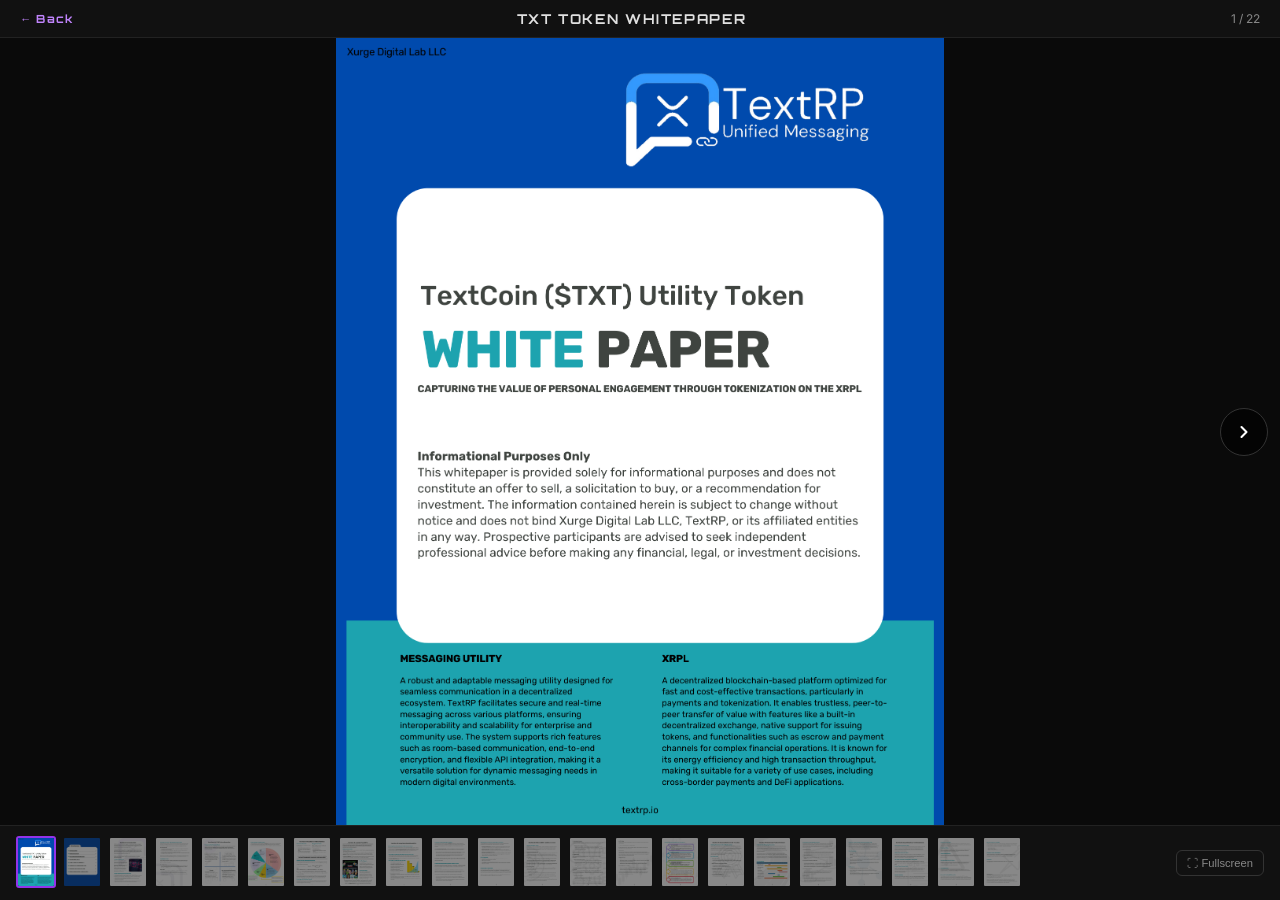
==== whitepaper.html @ c4f2afe2 "Add whitepaper reader page with 22-page flip viewer" ====
<!DOCTYPE html>
<html lang="en">
<head>
  <meta charset="UTF-8">
  <meta name="viewport" content="width=device-width, initial-scale=1.0">
  <title>TXT Token Whitepaper</title>
  <link rel="preconnect" href="https://fonts.googleapis.com">
  <link rel="preconnect" href="https://fonts.gstatic.com" crossorigin>
  <link href="https://fonts.googleapis.com/css2?family=Inter:wght@400;600;700&family=Orbitron:wght@700&display=swap" rel="stylesheet">
  <style>
    *, *::before, *::after { margin: 0; padding: 0; box-sizing: border-box; }

    body {
      background: #0a0a0a;
      color: #fff;
      font-family: 'Inter', sans-serif;
      height: 100dvh;
      display: flex;
      flex-direction: column;
      overflow: hidden;
      user-select: none;
    }

    /* TOP BAR */
    #topbar {
      display: flex;
      align-items: center;
      justify-content: space-between;
      padding: 10px 20px;
      background: #111;
      border-bottom: 1px solid #222;
      flex-shrink: 0;
      gap: 12px;
    }

    #topbar a {
      font-family: 'Orbitron', sans-serif;
      font-size: 0.7rem;
      font-weight: 700;
      color: #c084fc;
      text-decoration: none;
      letter-spacing: 0.1em;
      white-space: nowrap;
    }
    #topbar a:hover { color: #e0aaff; }

    #title {
      font-family: 'Orbitron', sans-serif;
      font-size: clamp(0.6rem, 2vw, 0.85rem);
      font-weight: 700;
      letter-spacing: 0.12em;
      color: #e0e0e0;
      text-align: center;
      flex: 1;
    }

    #page-counter {
      font-size: 0.75rem;
      color: #888;
      white-space: nowrap;
      min-width: 70px;
      text-align: right;
    }

    /* VIEWER AREA */
    #viewer {
      flex: 1;
      position: relative;
      display: flex;
      align-items: center;
      justify-content: center;
      overflow: hidden;
    }

    #page-img {
      max-width: 100%;
      max-height: 100%;
      object-fit: contain;
      display: block;
      transition: opacity 0.2s ease;
    }

    #page-img.fade { opacity: 0; }

    /* SIDE NAV BUTTONS */
    .nav-arrow {
      position: absolute;
      top: 50%;
      transform: translateY(-50%);
      background: rgba(0,0,0,0.55);
      border: 1px solid #333;
      border-radius: 50%;
      width: 48px;
      height: 48px;
      display: flex;
      align-items: center;
      justify-content: center;
      cursor: pointer;
      transition: background 0.2s, opacity 0.2s;
      z-index: 10;
      color: #fff;
    }
    .nav-arrow:hover { background: rgba(138,43,226,0.5); border-color: #9333ea; }
    .nav-arrow.hidden { opacity: 0; pointer-events: none; }
    #btn-prev { left: 12px; }
    #btn-next { right: 12px; }

    /* BOTTOM BAR */
    #bottombar {
      flex-shrink: 0;
      background: #111;
      border-top: 1px solid #222;
      padding: 10px 16px;
      display: flex;
      align-items: center;
      gap: 10px;
    }

    /* THUMBNAIL STRIP */
    #thumb-strip {
      display: flex;
      gap: 6px;
      overflow-x: auto;
      flex: 1;
      scrollbar-width: thin;
      scrollbar-color: #333 transparent;
      padding-bottom: 2px;
    }
    #thumb-strip::-webkit-scrollbar { height: 4px; }
    #thumb-strip::-webkit-scrollbar-thumb { background: #333; border-radius: 2px; }

    .thumb {
      flex-shrink: 0;
      width: 40px;
      height: 52px;
      object-fit: cover;
      border-radius: 3px;
      border: 2px solid transparent;
      cursor: pointer;
      opacity: 0.5;
      transition: opacity 0.2s, border-color 0.2s;
    }
    .thumb:hover { opacity: 0.8; }
    .thumb.active {
      border-color: #9333ea;
      opacity: 1;
    }

    /* FULLSCREEN BUTTON */
    #btn-fullscreen {
      background: none;
      border: 1px solid #333;
      border-radius: 6px;
      padding: 6px 10px;
      color: #888;
      cursor: pointer;
      font-size: 0.7rem;
      white-space: nowrap;
      transition: all 0.2s;
      flex-shrink: 0;
    }
    #btn-fullscreen:hover { border-color: #9333ea; color: #c084fc; }
  </style>
</head>
<body>

  <!-- TOP BAR -->
  <div id="topbar">
    <a href="index.html">← Back</a>
    <div id="title">TXT TOKEN WHITEPAPER</div>
    <div id="page-counter">1 / 22</div>
  </div>

  <!-- VIEWER -->
  <div id="viewer">
    <button class="nav-arrow hidden" id="btn-prev" aria-label="Previous page">
      <svg width="20" height="20" viewBox="0 0 24 24" fill="none" stroke="currentColor" stroke-width="2.5" stroke-linecap="round" stroke-linejoin="round"><polyline points="15 18 9 12 15 6"/></svg>
    </button>

    <img id="page-img" src="wp/1.png" alt="Whitepaper page 1" draggable="false">

    <button class="nav-arrow" id="btn-next" aria-label="Next page">
      <svg width="20" height="20" viewBox="0 0 24 24" fill="none" stroke="currentColor" stroke-width="2.5" stroke-linecap="round" stroke-linejoin="round"><polyline points="9 18 15 12 9 6"/></svg>
    </button>
  </div>

  <!-- BOTTOM BAR -->
  <div id="bottombar">
    <div id="thumb-strip"></div>
    <button id="btn-fullscreen">⛶ Fullscreen</button>
  </div>

  <script>
    const TOTAL = 22;
    let current = 1;

    const img = document.getElementById('page-img');
    const counter = document.getElementById('page-counter');
    const btnPrev = document.getElementById('btn-prev');
    const btnNext = document.getElementById('btn-next');
    const strip = document.getElementById('thumb-strip');
    const btnFs = document.getElementById('btn-fullscreen');

    // Build thumbnails
    for (let i = 1; i <= TOTAL; i++) {
      const t = document.createElement('img');
      t.src = `wp/${i}.png`;
      t.className = 'thumb' + (i === 1 ? ' active' : '');
      t.alt = `Page ${i}`;
      t.dataset.page = i;
      t.addEventListener('click', () => goTo(i));
      strip.appendChild(t);
    }

    function goTo(n, instant = false) {
      if (n < 1 || n > TOTAL || n === current) return;
      current = n;

      if (instant) {
        img.src = `wp/${current}.png`;
        img.alt = `Whitepaper page ${current}`;
      } else {
        img.classList.add('fade');
        setTimeout(() => {
          img.src = `wp/${current}.png`;
          img.alt = `Whitepaper page ${current}`;
          img.classList.remove('fade');
        }, 180);
      }

      counter.textContent = `${current} / ${TOTAL}`;
      btnPrev.classList.toggle('hidden', current === 1);
      btnNext.classList.toggle('hidden', current === TOTAL);

      // Update thumbnails
      document.querySelectorAll('.thumb').forEach(t => {
        t.classList.toggle('active', +t.dataset.page === current);
      });

      // Scroll active thumb into view
      const activeThumb = strip.querySelector('.thumb.active');
      if (activeThumb) activeThumb.scrollIntoView({ behavior: 'smooth', inline: 'center', block: 'nearest' });
    }

    btnPrev.addEventListener('click', () => goTo(current - 1));
    btnNext.addEventListener('click', () => goTo(current + 1));

    // Keyboard navigation
    document.addEventListener('keydown', e => {
      if (e.key === 'ArrowRight' || e.key === 'ArrowDown') goTo(current + 1);
      if (e.key === 'ArrowLeft'  || e.key === 'ArrowUp')   goTo(current - 1);
    });

    // Touch / swipe
    let touchStartX = 0;
    document.getElementById('viewer').addEventListener('touchstart', e => {
      touchStartX = e.touches[0].clientX;
    }, { passive: true });
    document.getElementById('viewer').addEventListener('touchend', e => {
      const dx = e.changedTouches[0].clientX - touchStartX;
      if (Math.abs(dx) > 40) dx < 0 ? goTo(current + 1) : goTo(current - 1);
    }, { passive: true });

    // Fullscreen
    btnFs.addEventListener('click', () => {
      if (!document.fullscreenElement) {
        document.documentElement.requestFullscreen();
        btnFs.textContent = '✕ Exit Fullscreen';
      } else {
        document.exitFullscreen();
        btnFs.textContent = '⛶ Fullscreen';
      }
    });
    document.addEventListener('fullscreenchange', () => {
      if (!document.fullscreenElement) btnFs.textContent = '⛶ Fullscreen';
    });
  </script>
</body>
</html>
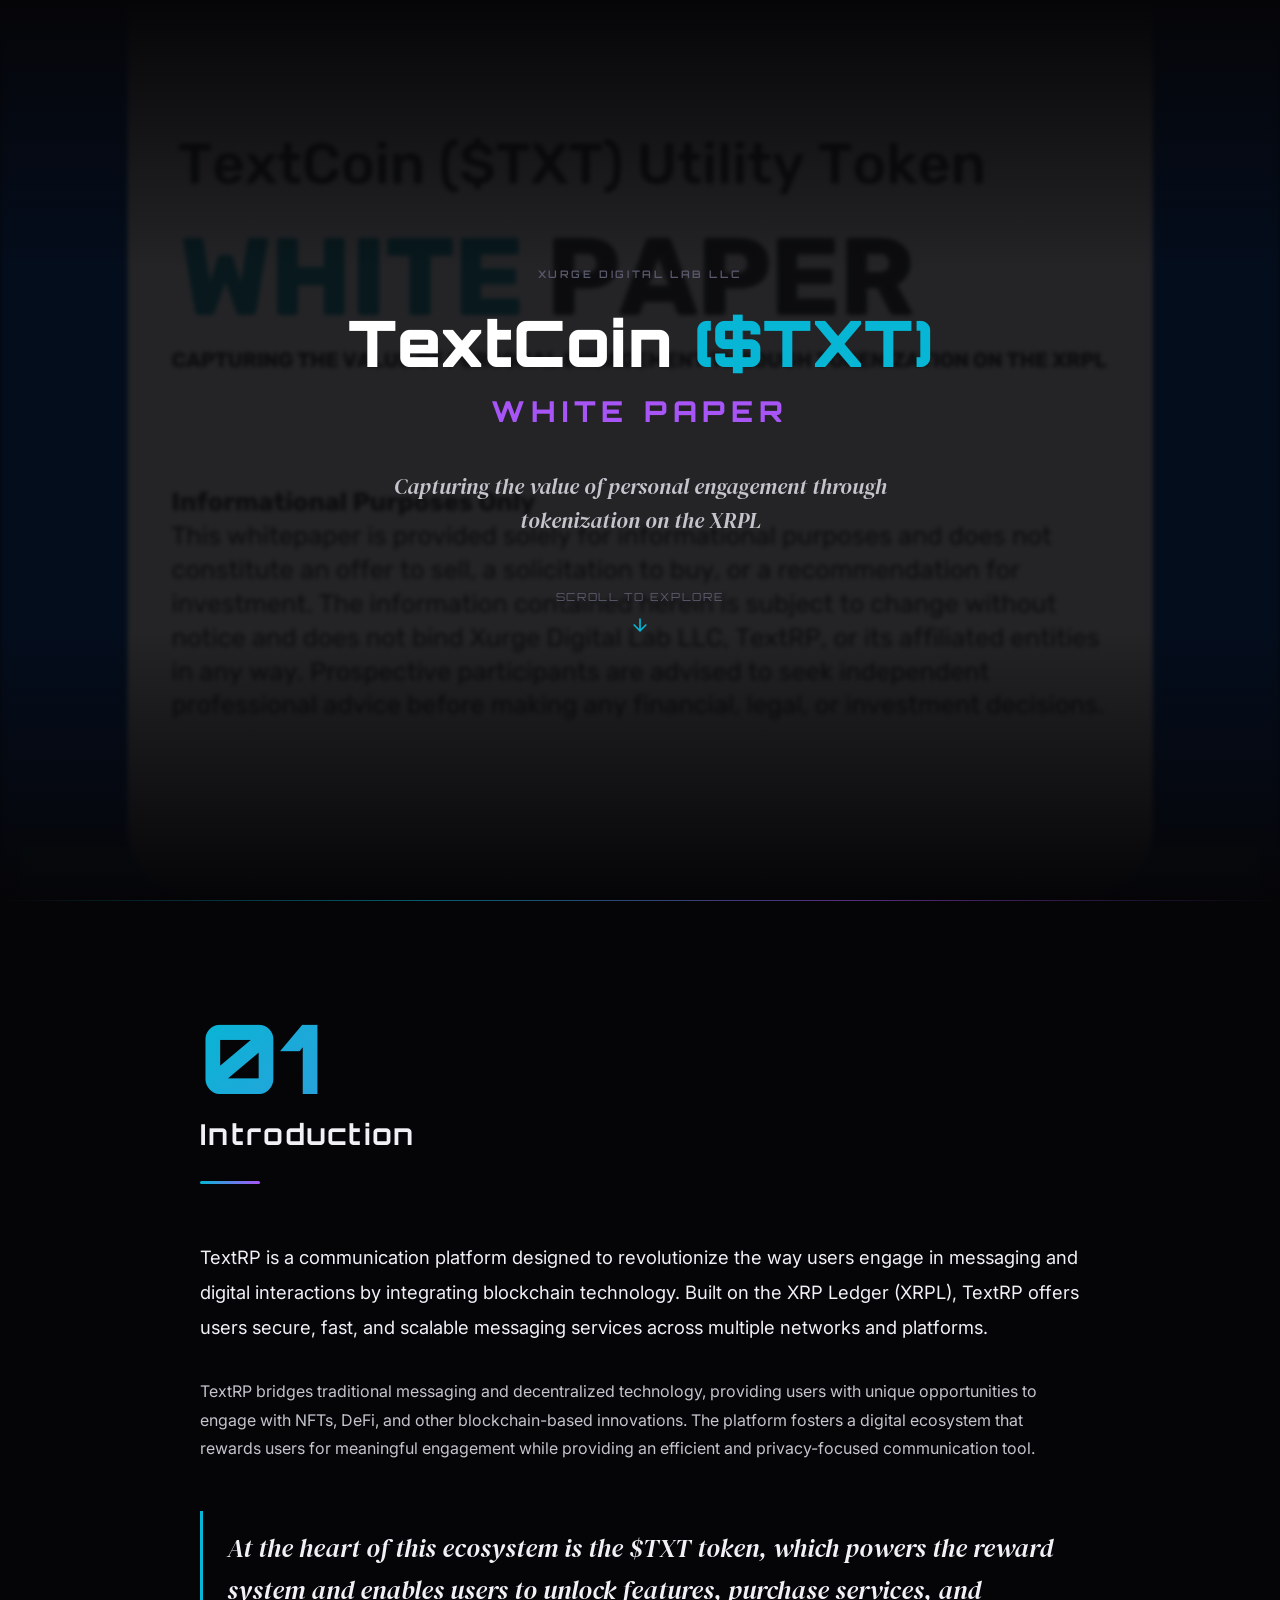
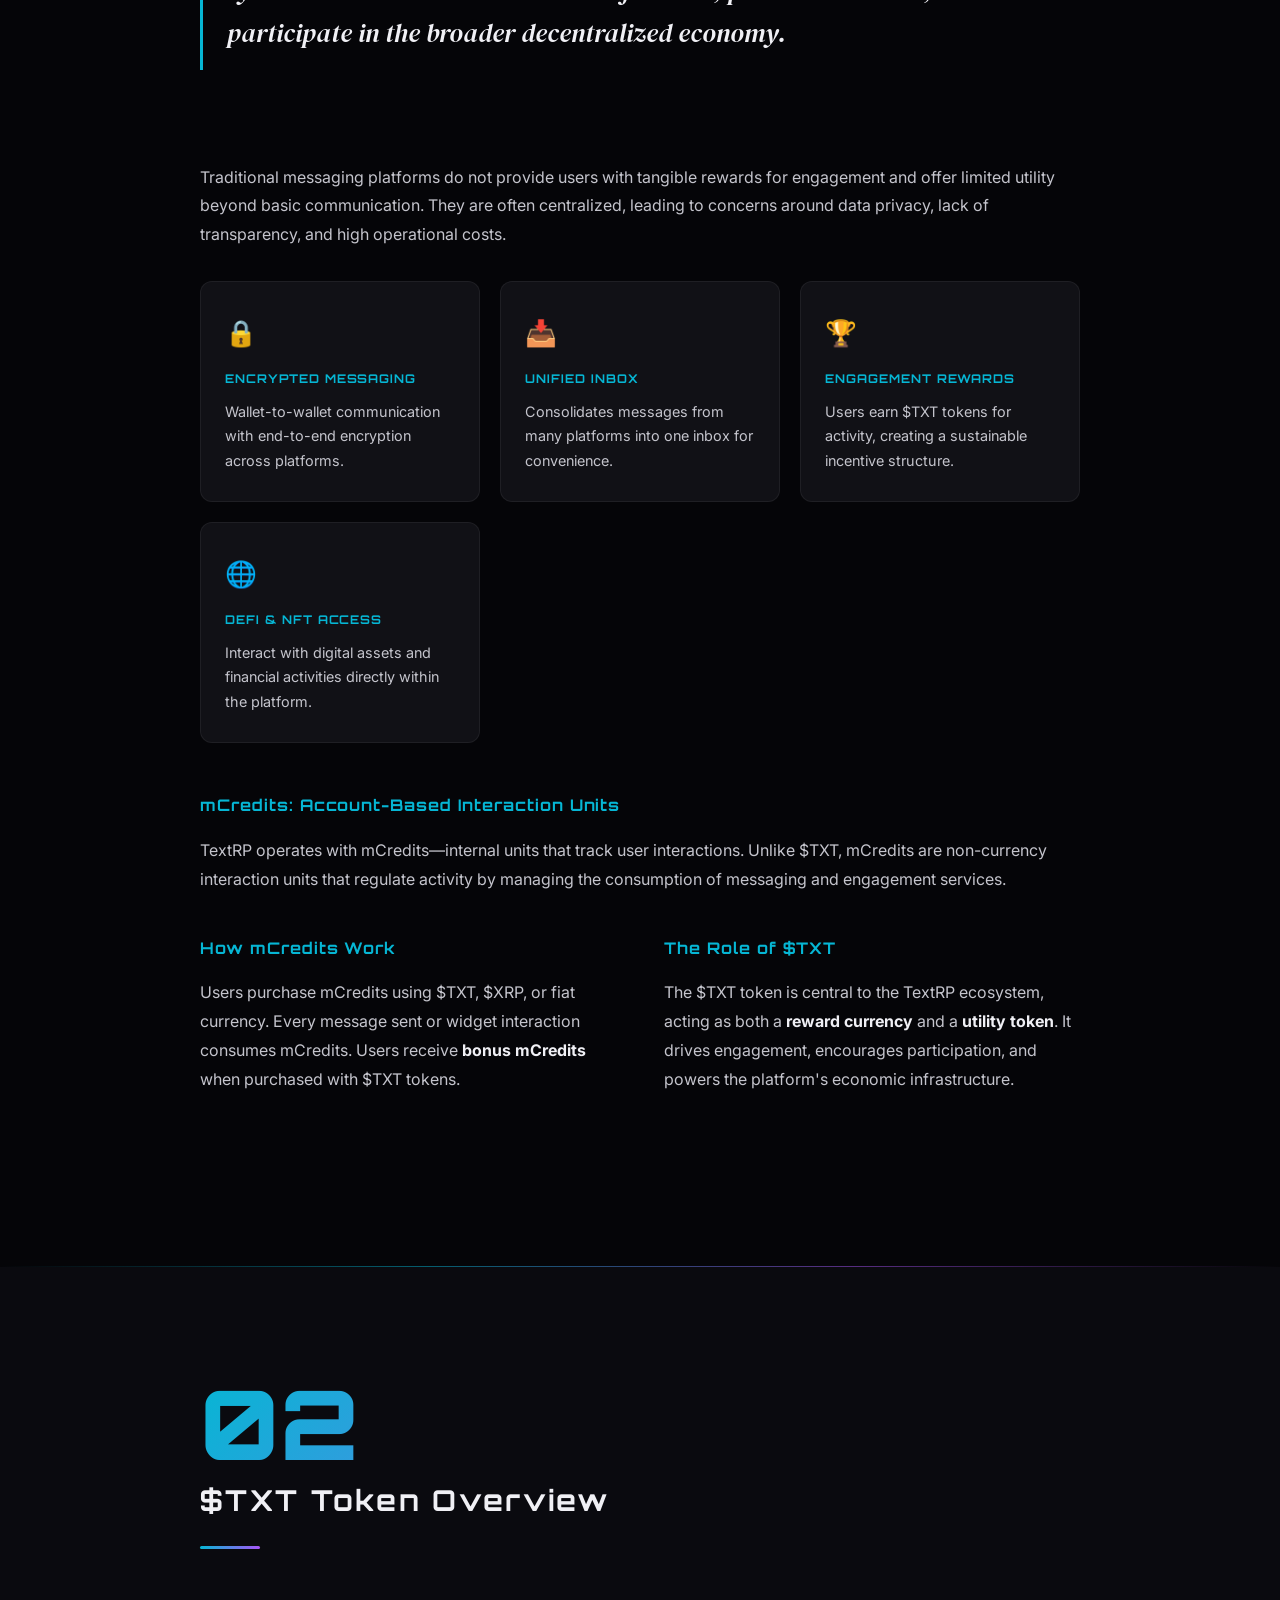
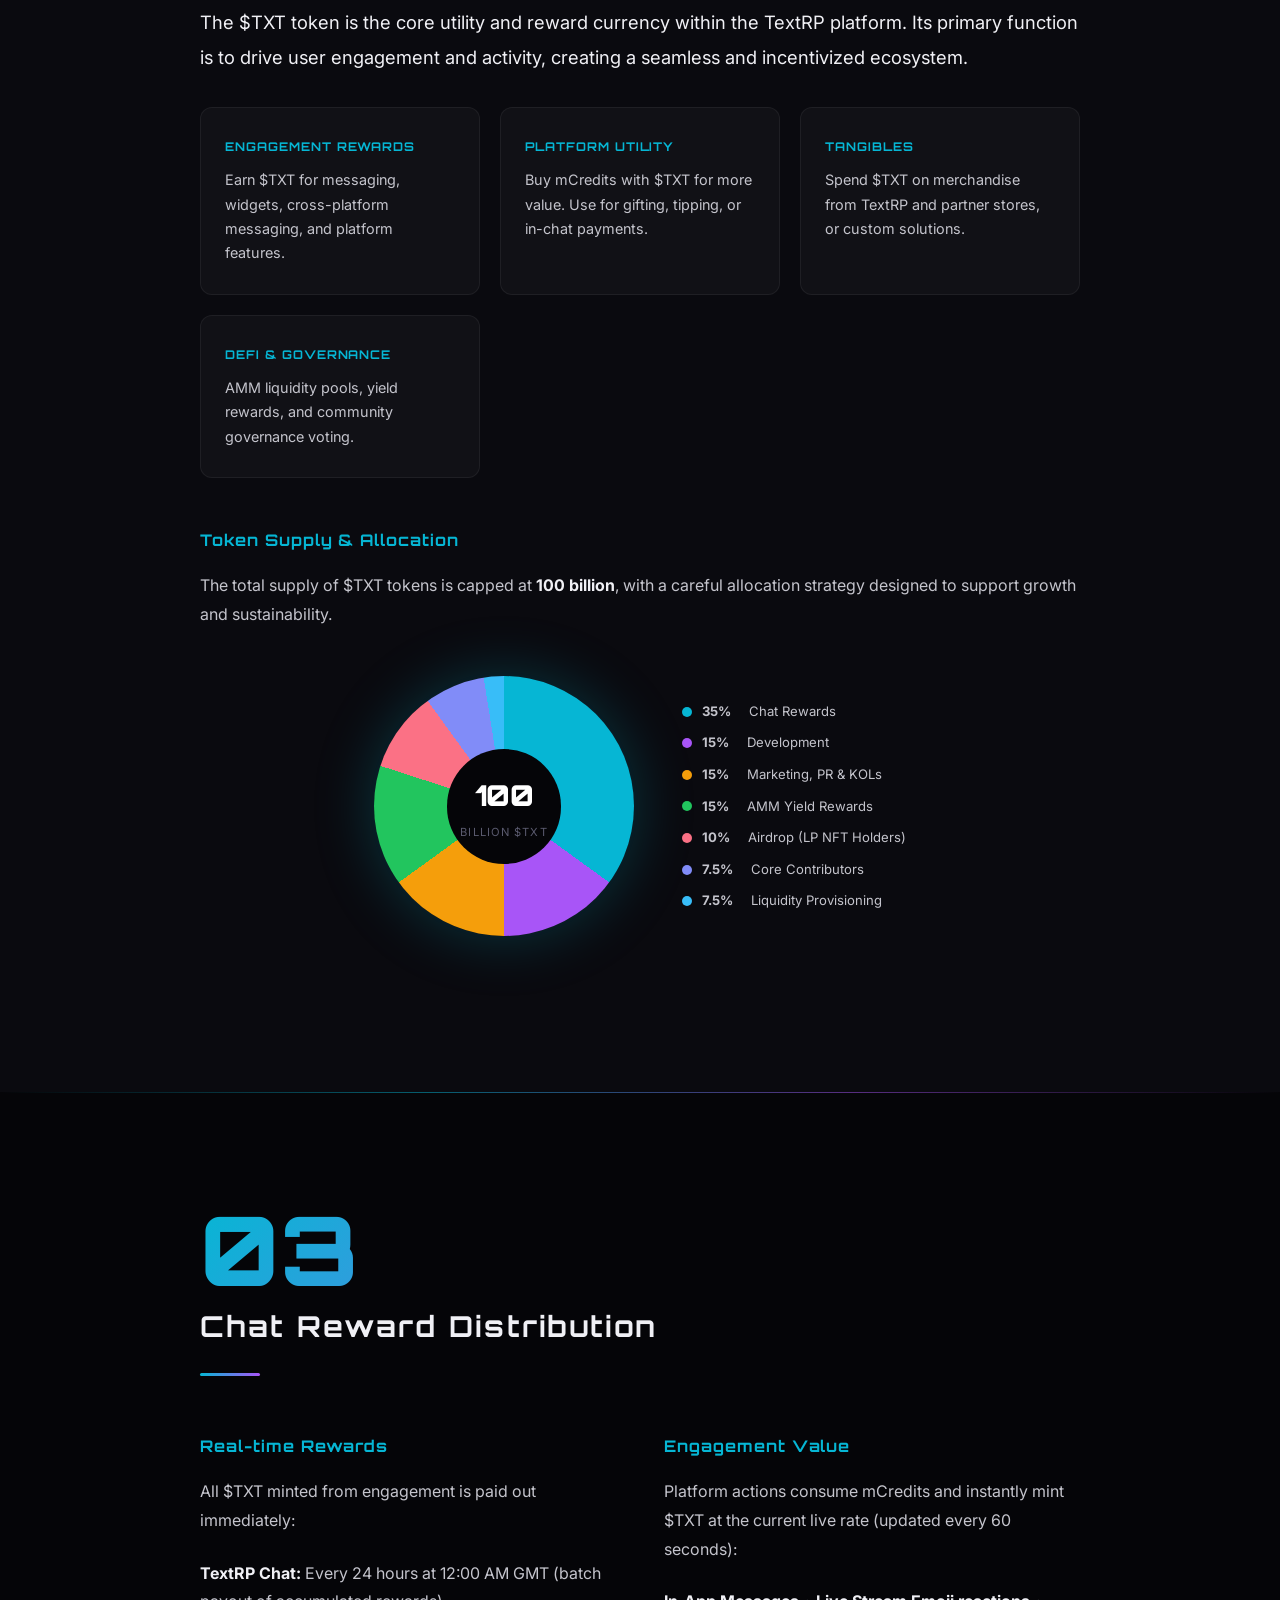
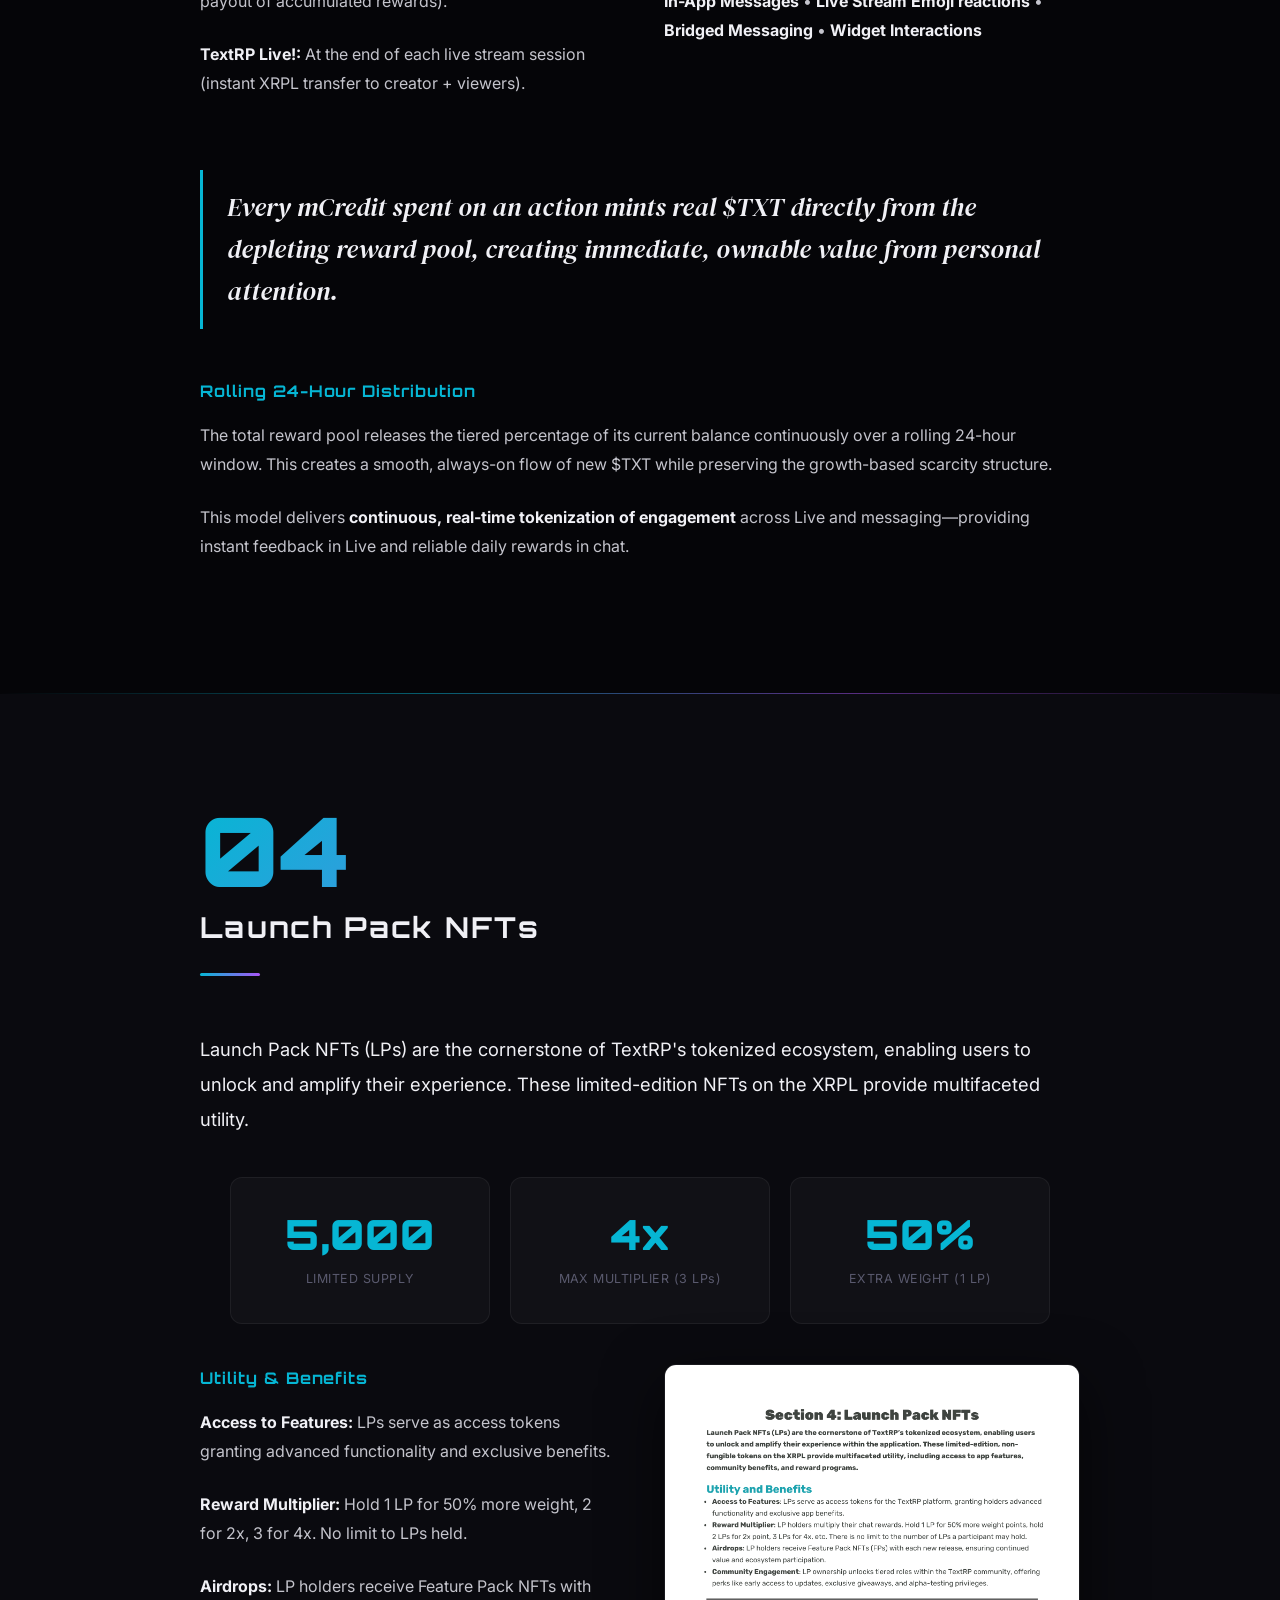
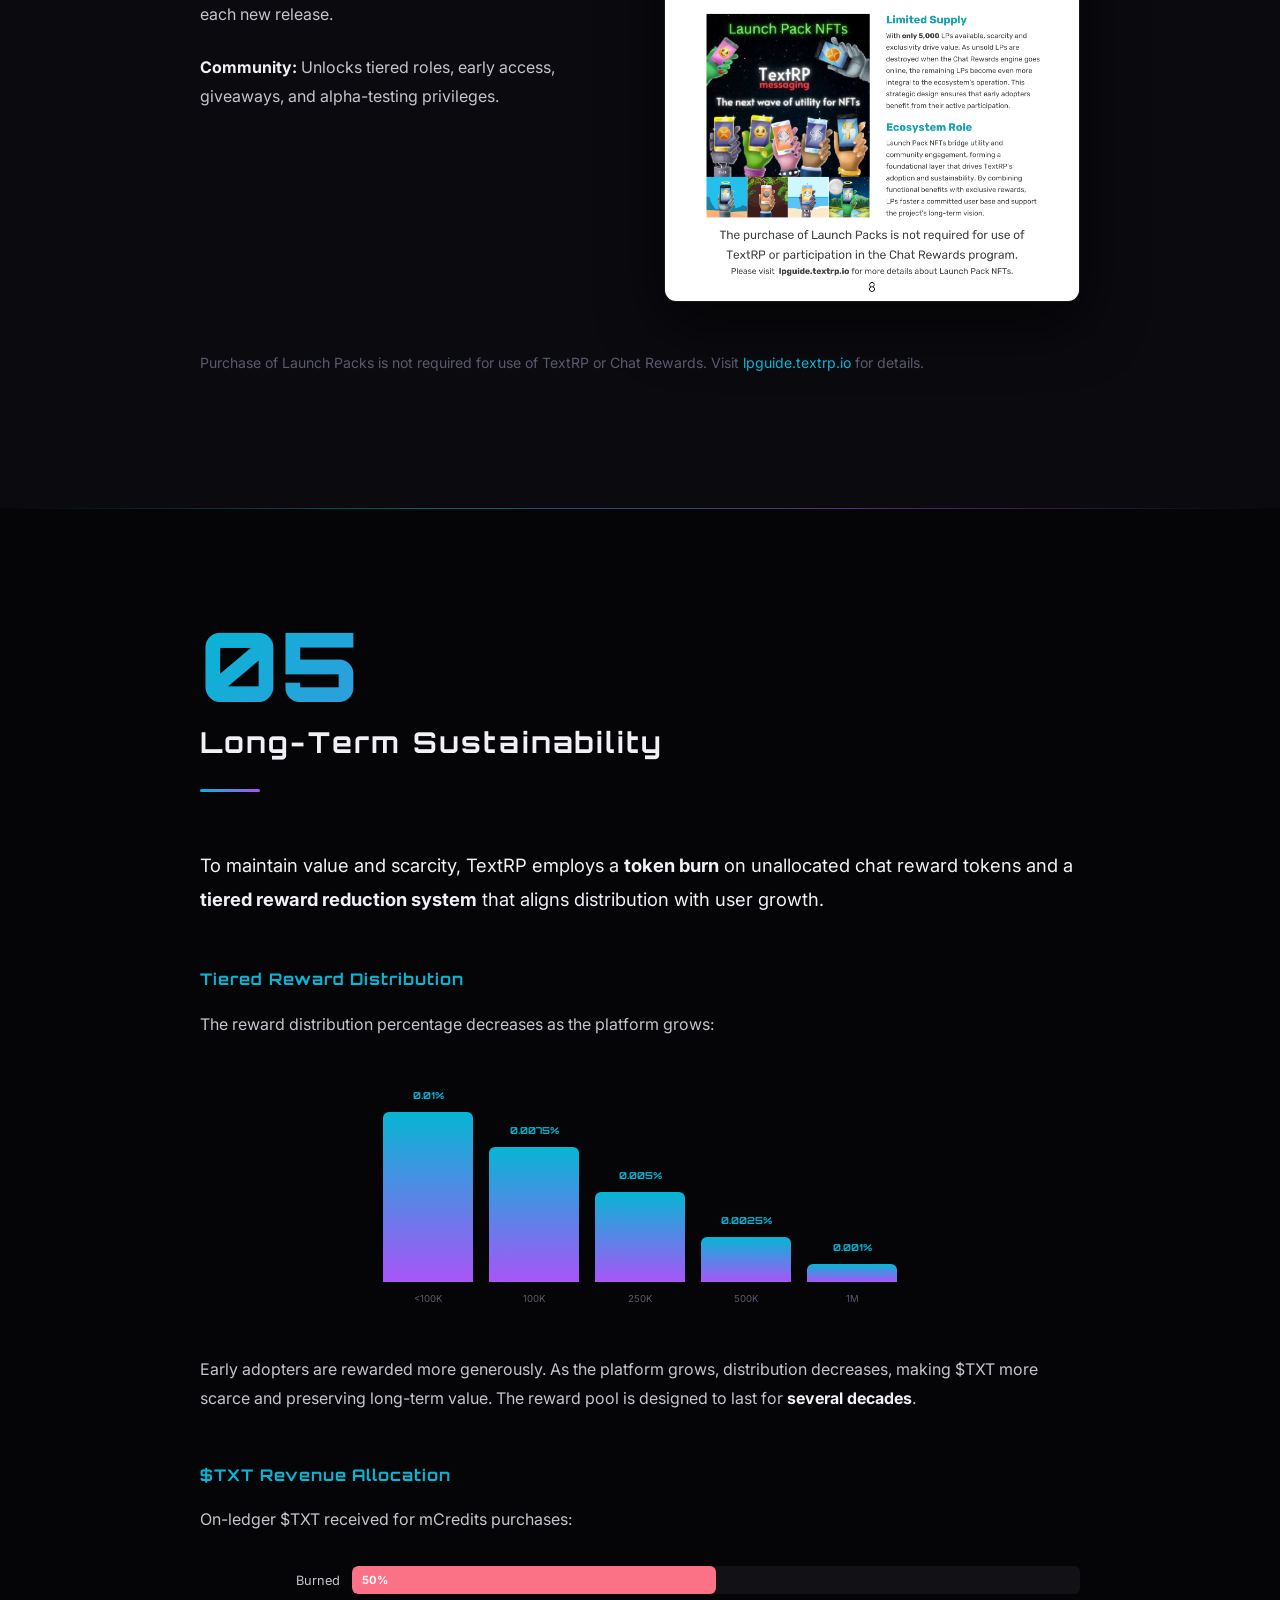
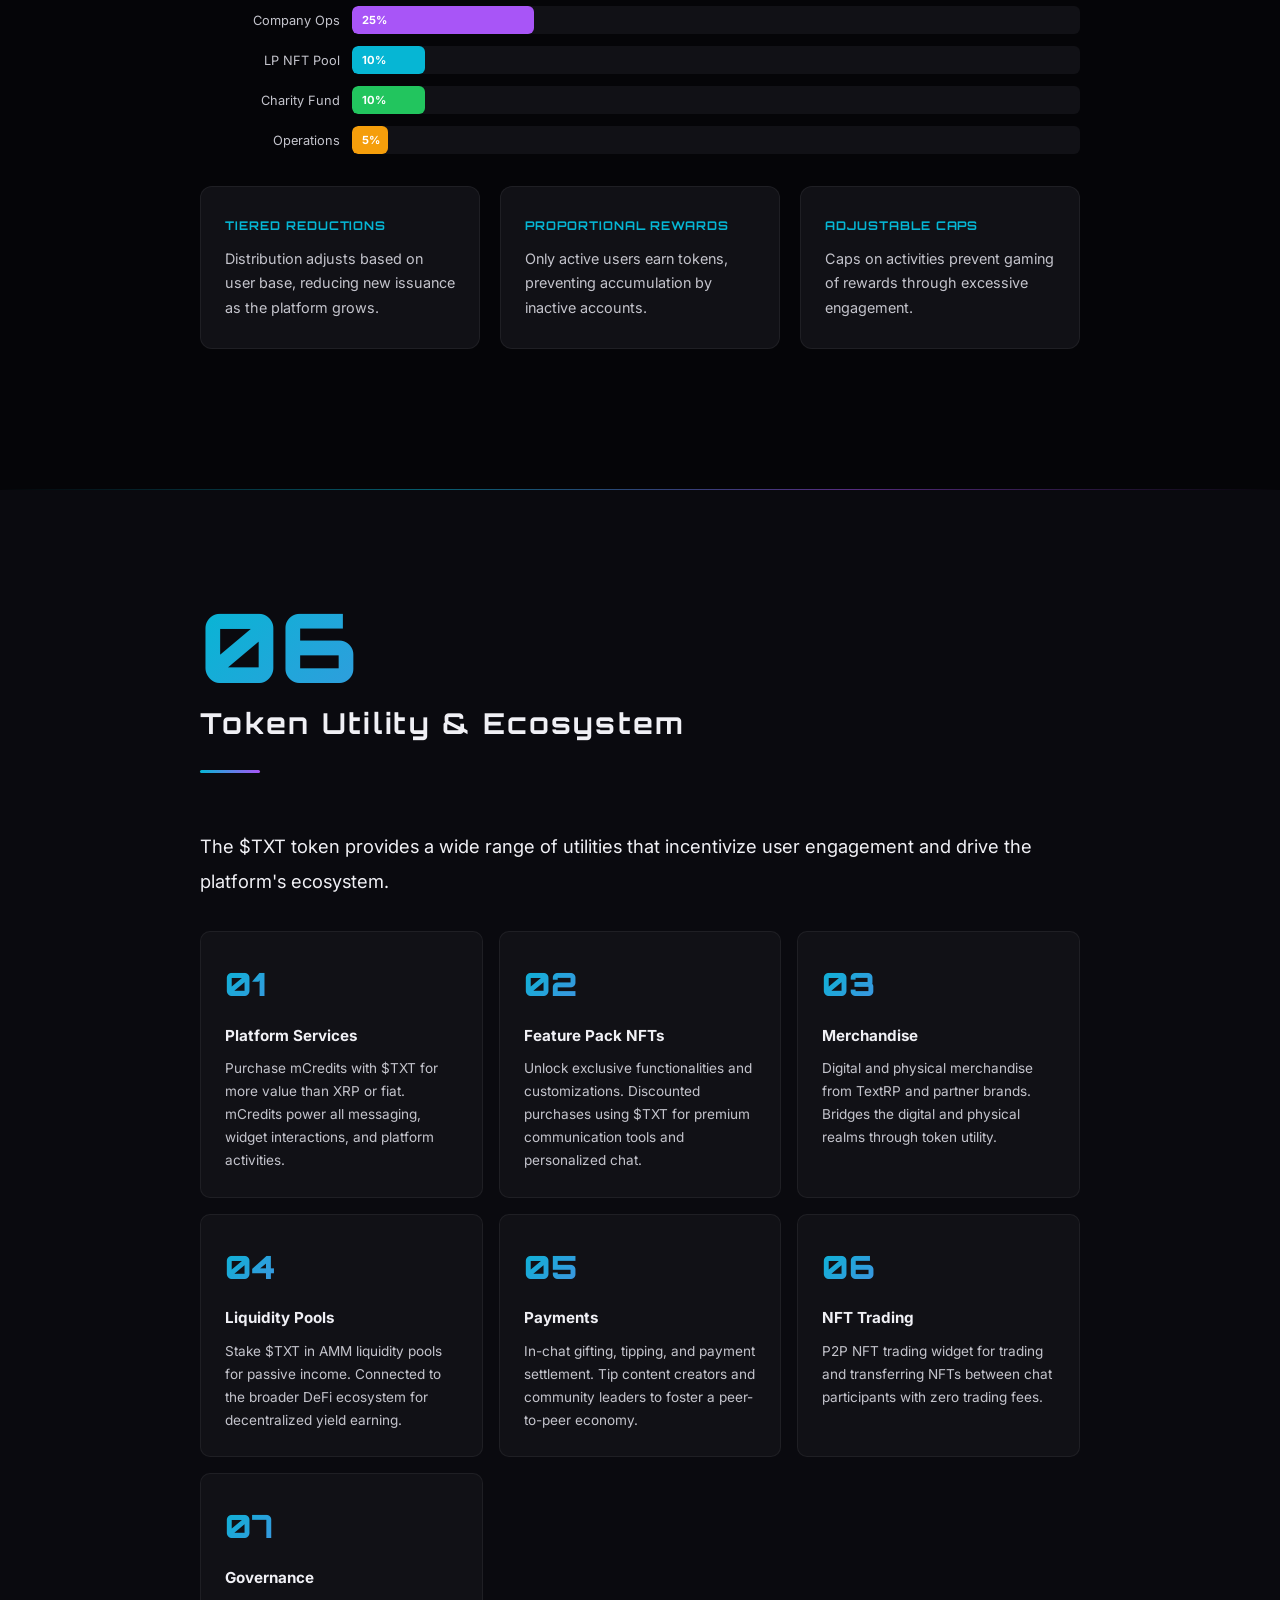
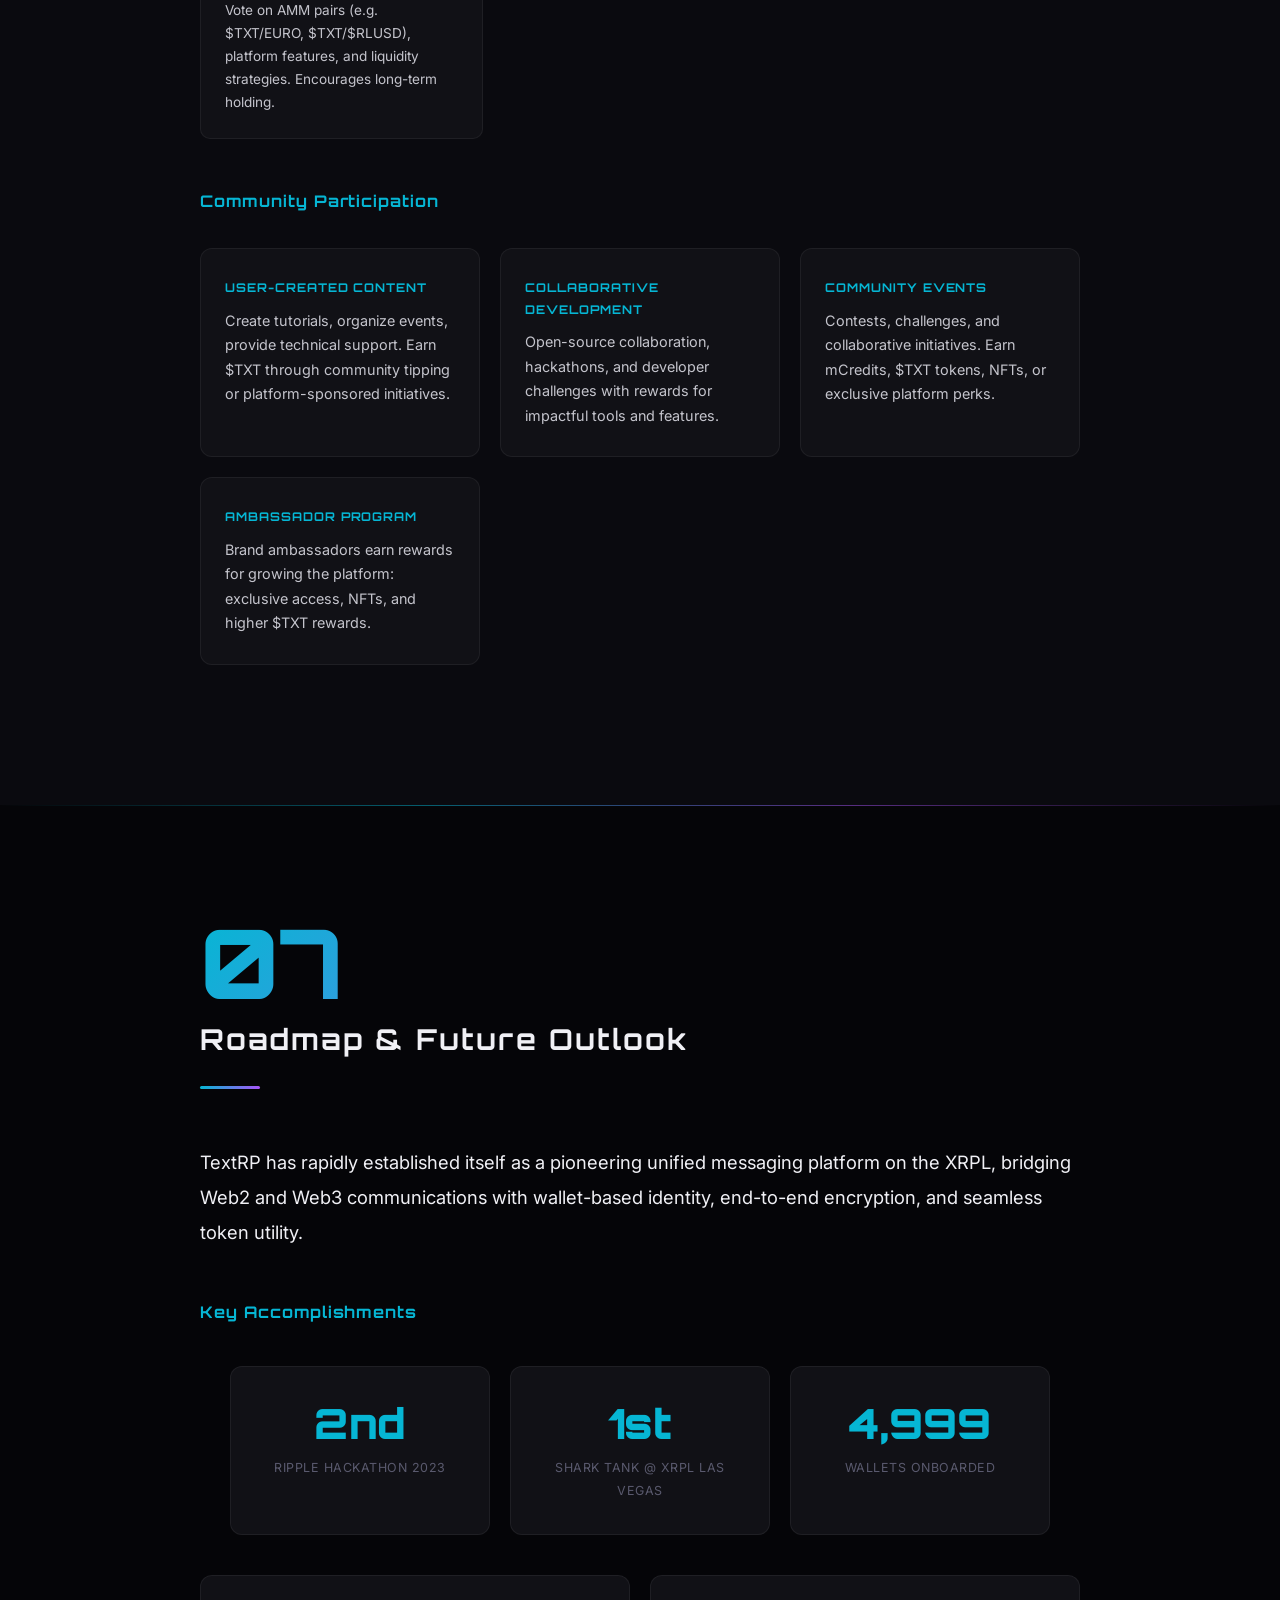
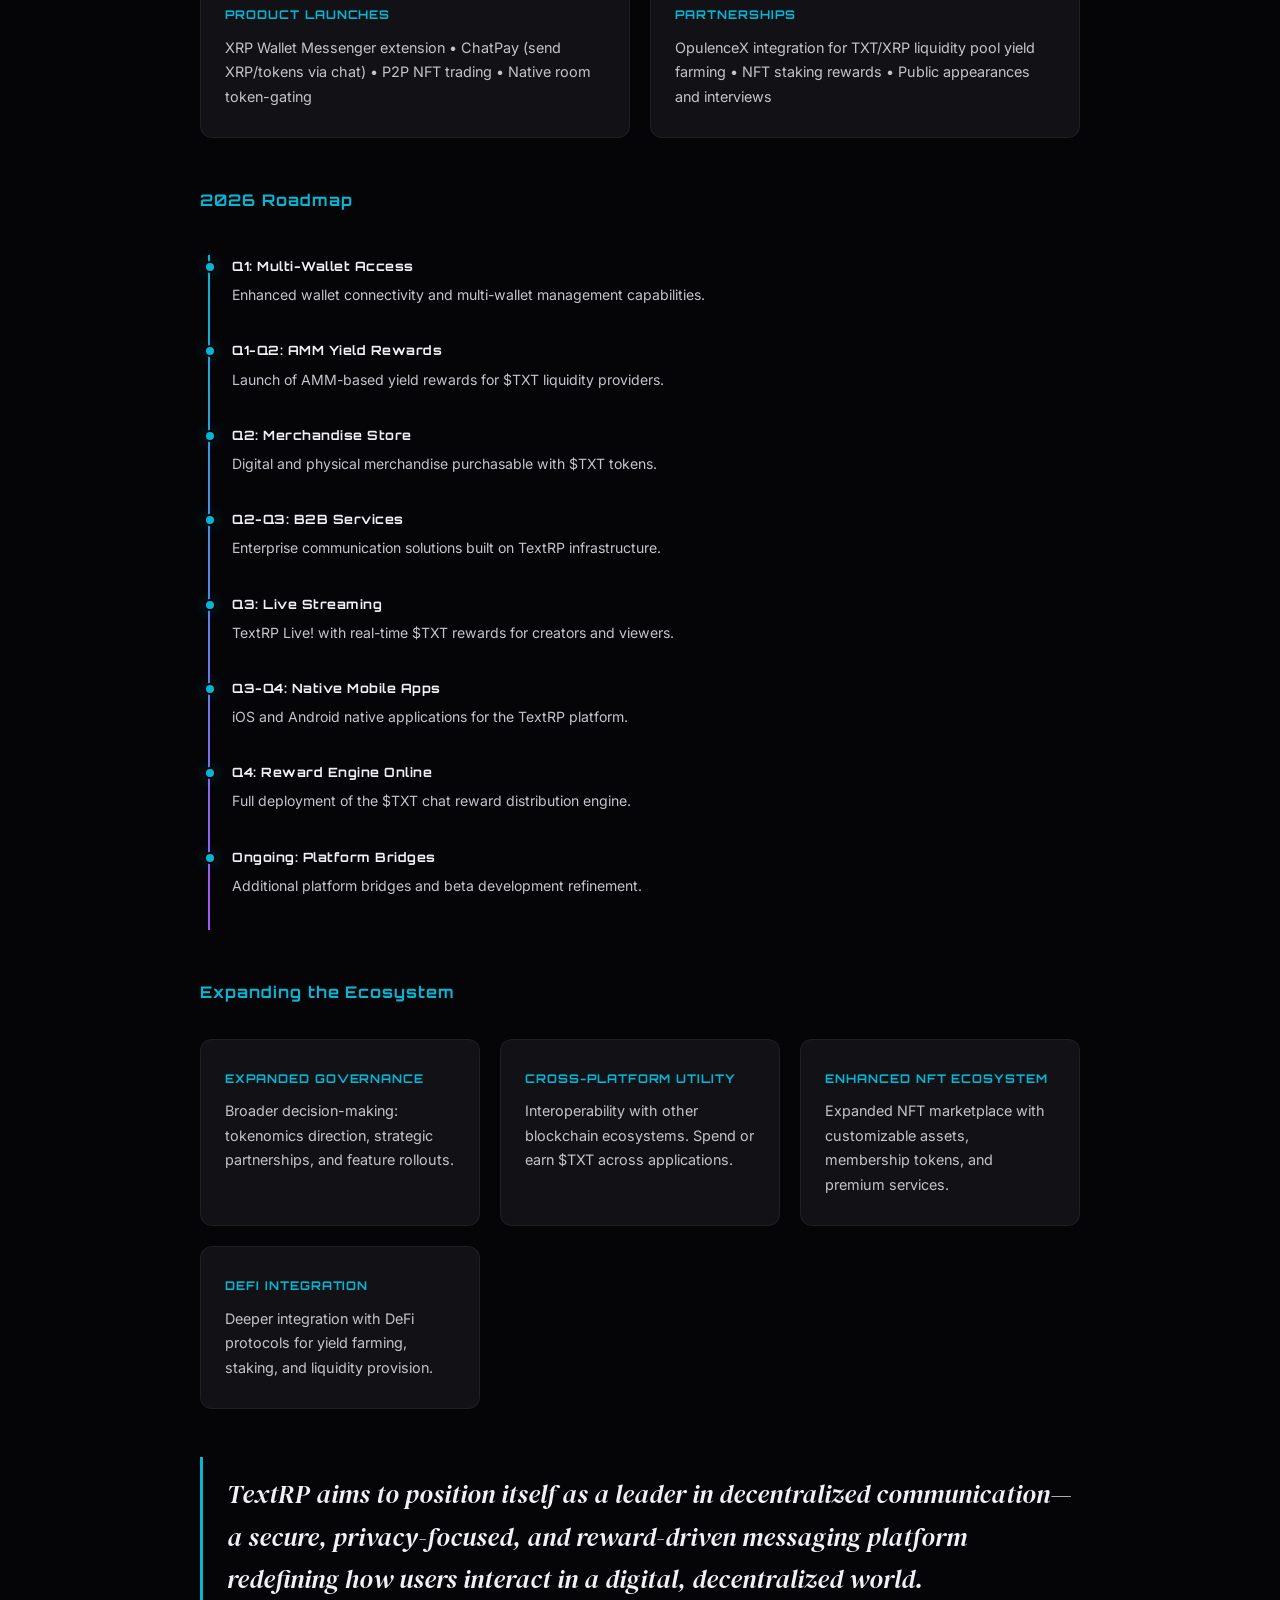
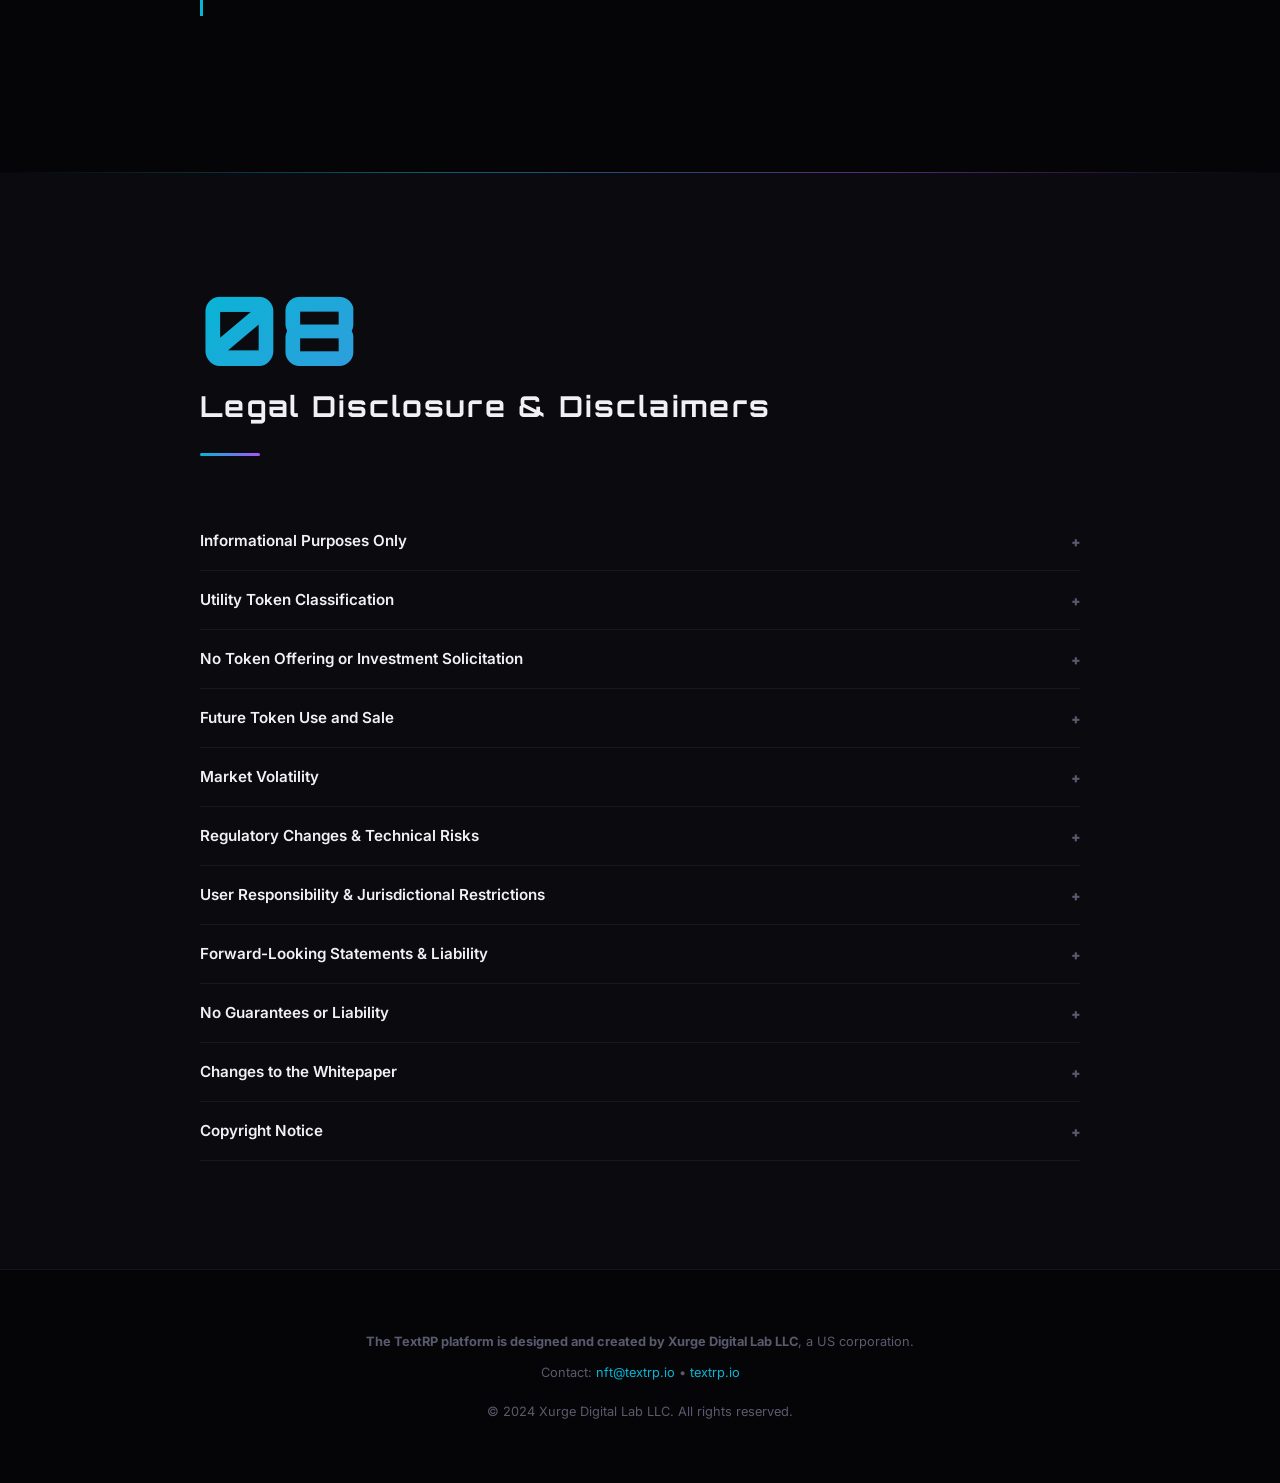
==== commit b6879b2d: "Convert whitepaper to scrollytelling format with interactive animations, charts, and full PDF conten" ====
--- a/whitepaper.html
+++ b/whitepaper.html
@@ -6,274 +6,585 @@
   <title>TXT Token Whitepaper</title>
   <link rel="preconnect" href="https://fonts.googleapis.com">
   <link rel="preconnect" href="https://fonts.gstatic.com" crossorigin>
-  <link href="https://fonts.googleapis.com/css2?family=Inter:wght@400;600;700&family=Orbitron:wght@700&display=swap" rel="stylesheet">
+  <link href="https://fonts.googleapis.com/css2?family=Inter:wght@300;400;500;600;700;800&family=Orbitron:wght@400;500;600;700;800;900&family=DM+Serif+Display&display=swap" rel="stylesheet">
   <style>
-    *, *::before, *::after { margin: 0; padding: 0; box-sizing: border-box; }
-
-    body {
-      background: #0a0a0a;
-      color: #fff;
-      font-family: 'Inter', sans-serif;
-      height: 100dvh;
-      display: flex;
-      flex-direction: column;
-      overflow: hidden;
-      user-select: none;
+    :root{--bg:#050508;--bg2:#0a0a0f;--sf:#111116;--cy:#06b6d4;--cg:rgba(6,182,212,.25);--pu:#a855f7;--pg:rgba(168,85,247,.2);--am:#f59e0b;--gn:#22c55e;--ro:#fb7185;--in:#818cf8;--sk:#38bdf8;--tx:#c4c4cc;--tb:#f0f0f5;--td:#5a5a6e;--bd:rgba(255,255,255,.06);--fd:'Orbitron',sans-serif;--fb:'Inter',sans-serif;--fa:'DM Serif Display',serif;--mw:880px}
+    *,*::before,*::after{margin:0;padding:0;box-sizing:border-box}
+    html{scroll-behavior:smooth;scrollbar-width:thin;scrollbar-color:#222 transparent}
+    body{font-family:var(--fb);background:var(--bg);color:var(--tx);line-height:1.8;font-size:1rem;-webkit-font-smoothing:antialiased;overflow-x:hidden}
+    ::selection{background:rgba(6,182,212,.3);color:#fff}
+    a{color:var(--cy);text-decoration:none}a:hover{text-decoration:underline}
+
+    #progress{position:fixed;top:0;left:0;height:3px;width:0%;background:linear-gradient(90deg,var(--cy),var(--pu));z-index:9999;transition:width .15s linear}
+
+    #wp-nav{position:fixed;top:0;left:0;right:0;z-index:900;display:flex;align-items:center;justify-content:space-between;padding:14px 24px;gap:16px;background:rgba(5,5,8,.85);backdrop-filter:blur(16px);-webkit-backdrop-filter:blur(16px);border-bottom:1px solid var(--bd);transform:translateY(-100%);transition:transform .4s ease}
+    #wp-nav.show{transform:translateY(0)}
+    .nav-back{font-family:var(--fd);font-size:.65rem;font-weight:700;color:var(--cy);text-decoration:none;letter-spacing:.1em;white-space:nowrap}
+    .nav-back:hover{color:var(--pu);text-decoration:none}
+    .nav-lbl{font-family:var(--fd);font-size:.6rem;font-weight:600;color:var(--td);letter-spacing:.12em;text-transform:uppercase;text-align:center;flex:1}
+    #toc-btn{background:none;border:1px solid var(--bd);border-radius:6px;padding:6px 12px;color:var(--td);cursor:pointer;font-size:.7rem;font-family:var(--fb);transition:all .2s}
+    #toc-btn:hover{border-color:var(--cy);color:var(--cy)}
+
+    #toc-panel{position:fixed;top:0;right:-340px;width:320px;height:100vh;z-index:950;background:rgba(10,10,15,.97);backdrop-filter:blur(20px);border-left:1px solid var(--bd);padding:80px 28px 40px;transition:right .4s cubic-bezier(.4,0,.2,1);overflow-y:auto}
+    #toc-panel.open{right:0}
+    #toc-ov{position:fixed;inset:0;background:rgba(0,0,0,.5);z-index:940;opacity:0;pointer-events:none;transition:opacity .3s}
+    #toc-ov.open{opacity:1;pointer-events:auto}
+    .toc-h{font-family:var(--fd);font-size:.65rem;font-weight:700;color:var(--td);letter-spacing:.15em;margin-bottom:24px}
+    .toc-a{display:flex;align-items:baseline;gap:12px;padding:10px 0;text-decoration:none;color:var(--tx);font-size:.88rem;border-bottom:1px solid var(--bd);transition:color .2s,padding-left .2s}
+    .toc-a:hover{color:var(--cy);padding-left:8px;text-decoration:none}
+    .toc-n{font-family:var(--fd);font-size:.65rem;color:var(--td);font-weight:700;min-width:22px}
+
+    .hero{position:relative;min-height:100vh;display:flex;flex-direction:column;align-items:center;justify-content:center;text-align:center;padding:60px 24px;overflow:hidden}
+    .hero-bg{position:absolute;inset:0;z-index:0}
+    .hero-bg img{width:100%;height:100%;object-fit:cover;opacity:.12;filter:blur(2px)}
+    .hero-bg::after{content:'';position:absolute;inset:0;background:linear-gradient(180deg,var(--bg) 0%,transparent 30%,transparent 70%,var(--bg) 100%)}
+    .hero-c{position:relative;z-index:1;max-width:700px}
+    .hero-lbl{font-family:var(--fd);font-size:.65rem;font-weight:600;letter-spacing:.25em;color:var(--td);display:block;margin-bottom:24px}
+    .hero h1{font-family:var(--fd);font-size:clamp(2.2rem,6vw,4rem);font-weight:900;color:#fff;line-height:1.1;margin-bottom:8px}
+    .hero h1 .ac{color:var(--cy)}
+    .hero-sub{font-family:var(--fd);font-size:clamp(1rem,3vw,1.8rem);font-weight:800;letter-spacing:.2em;color:var(--pu);margin-bottom:32px}
+    .hero-tag{font-family:var(--fa);font-size:clamp(1rem,2.2vw,1.35rem);color:var(--tx);font-style:italic;line-height:1.6;max-width:540px;margin:0 auto 48px}
+    .scroll-h{display:flex;flex-direction:column;align-items:center;gap:8px;color:var(--td);font-size:.7rem;letter-spacing:.15em;font-family:var(--fd);animation:pd 2s ease-in-out infinite}
+    .scroll-h svg{width:20px;height:20px;stroke:var(--cy)}
+    @keyframes pd{0%,100%{transform:translateY(0);opacity:.6}50%{transform:translateY(8px);opacity:1}}
+
+    .ws{padding:clamp(80px,12vh,140px) clamp(20px,5vw,40px);position:relative}
+    .ws:nth-child(even of .ws){background:var(--bg2)}
+    .si{max-width:var(--mw);margin:0 auto}
+    .cm{margin-bottom:56px}
+    .cn{font-family:var(--fd);font-size:clamp(3.5rem,8vw,6rem);font-weight:900;line-height:1;background:linear-gradient(135deg,var(--cy),var(--pu));-webkit-background-clip:text;-webkit-text-fill-color:transparent;background-clip:text}
+    .ct{font-family:var(--fd);font-size:clamp(1.2rem,3vw,1.8rem);font-weight:700;color:var(--tb);letter-spacing:.08em;margin-top:4px}
+    .cl{width:60px;height:3px;background:linear-gradient(90deg,var(--cy),var(--pu));margin-top:20px;border-radius:2px}
+
+    .lead{font-size:1.15rem;color:var(--tb);line-height:1.9;margin-bottom:32px}
+    .bt{margin-bottom:24px}.bt strong{color:var(--tb)}
+    h3.sh{font-family:var(--fd);font-size:1rem;font-weight:700;color:var(--cy);letter-spacing:.06em;margin:48px 0 16px}
+    .pq{font-family:var(--fa);font-size:clamp(1.2rem,2.5vw,1.65rem);color:var(--tb);border-left:3px solid var(--cy);padding:16px 0 16px 24px;margin:48px 0;line-height:1.6;font-style:italic}
+
+    .rv{opacity:0;transform:translateY(48px);transition:opacity .9s cubic-bezier(.4,0,.2,1),transform .9s cubic-bezier(.4,0,.2,1)}
+    .rv.vis{opacity:1;transform:translateY(0)}
+    .rl{opacity:0;transform:translateX(-48px);transition:opacity .9s ease,transform .9s ease}
+    .rl.vis{opacity:1;transform:translateX(0)}
+    .rr{opacity:0;transform:translateX(48px);transition:opacity .9s ease,transform .9s ease}
+    .rr.vis{opacity:1;transform:translateX(0)}
+    .rs{opacity:0;transform:scale(.92);transition:opacity .9s ease,transform .9s ease}
+    .rs.vis{opacity:1;transform:scale(1)}
+    .d1{transition-delay:.1s}.d2{transition-delay:.2s}.d3{transition-delay:.3s}.d4{transition-delay:.4s}.d5{transition-delay:.5s}
+
+    .cg{display:grid;grid-template-columns:repeat(auto-fit,minmax(240px,1fr));gap:20px;margin:32px 0}
+    .cd{background:var(--sf);border:1px solid var(--bd);border-radius:12px;padding:28px 24px;transition:border-color .3s,transform .3s}
+    .cd:hover{border-color:rgba(6,182,212,.3);transform:translateY(-2px)}
+    .ci{font-size:1.6rem;margin-bottom:12px;display:block}
+    .ck{font-family:var(--fd);font-size:.75rem;font-weight:700;color:var(--cy);letter-spacing:.08em;margin-bottom:10px}
+    .cx{font-size:.9rem;color:var(--tx);line-height:1.7}
+
+    .sr{display:flex;flex-wrap:wrap;gap:20px;margin:40px 0;justify-content:center}
+    .sc{flex:1;min-width:180px;max-width:260px;text-align:center;background:var(--sf);border:1px solid var(--bd);border-radius:12px;padding:32px 20px}
+    .sn{font-family:var(--fd);font-size:clamp(1.8rem,4vw,2.6rem);font-weight:900;color:var(--cy);line-height:1.2}
+    .sl{font-size:.78rem;color:var(--td);margin-top:8px;letter-spacing:.04em}
+
+    .dw{display:flex;flex-wrap:wrap;align-items:center;justify-content:center;gap:48px;margin:48px 0}
+    .dn{width:260px;height:260px;border-radius:50%;position:relative;flex-shrink:0;background:conic-gradient(var(--cy) 0% 35%,var(--pu) 35% 50%,var(--am) 50% 65%,var(--gn) 65% 80%,var(--ro) 80% 90%,var(--in) 90% 97.5%,var(--sk) 97.5% 100%);box-shadow:0 0 60px var(--cg)}
+    .dn::after{content:'';position:absolute;inset:28%;background:var(--bg);border-radius:50%}
+    .dc{position:absolute;inset:28%;display:flex;flex-direction:column;align-items:center;justify-content:center;z-index:1}
+    .db{font-family:var(--fd);font-size:1.8rem;font-weight:900;color:#fff}
+    .ds{font-size:.7rem;color:var(--td);letter-spacing:.1em}
+    .dl{display:grid;grid-template-columns:1fr;gap:8px}
+    .di{display:flex;align-items:center;gap:10px;font-size:.82rem}
+    .dd{width:10px;height:10px;border-radius:50%;flex-shrink:0}
+
+    .sp{display:grid;grid-template-columns:1fr 1fr;gap:48px;align-items:start;margin:40px 0}
+    @media(max-width:700px){.sp{grid-template-columns:1fr;gap:32px}}
+
+    .wi{width:100%;border-radius:12px;box-shadow:0 20px 60px rgba(0,0,0,.6);border:1px solid var(--bd)}
+
+    .tb{display:flex;align-items:stretch;justify-content:center;gap:16px;height:220px;margin:48px 0;padding:0 20px}
+    .tw{display:flex;flex-direction:column;align-items:center;gap:8px;flex:1;max-width:90px;justify-content:flex-end}
+    .tf{width:100%;border-radius:6px 6px 0 0;background:linear-gradient(180deg,var(--cy),var(--pu));transition:height 1.2s cubic-bezier(.4,0,.2,1);min-height:0}
+    .tp{font-family:var(--fd);font-size:.6rem;font-weight:700;color:var(--cy)}
+    .tu{font-size:.6rem;color:var(--td);text-align:center}
+
+    .rb{display:flex;flex-direction:column;gap:12px;margin:32px 0}
+    .rw{display:flex;align-items:center;gap:12px}
+    .rlb{font-size:.8rem;color:var(--tx);min-width:140px;text-align:right}
+    .rt{flex:1;height:28px;background:var(--sf);border-radius:6px;overflow:hidden;position:relative}
+    .rf{height:100%;border-radius:6px;transition:width 1.2s ease;display:flex;align-items:center;padding-left:10px;font-size:.7rem;font-weight:700;color:#fff}
+
+    .ug{display:grid;grid-template-columns:repeat(auto-fit,minmax(260px,1fr));gap:16px;margin:32px 0}
+    .uc{background:var(--sf);border:1px solid var(--bd);border-radius:10px;padding:24px;transition:border-color .3s}
+    .uc:hover{border-color:rgba(6,182,212,.25)}
+    .un{font-family:var(--fd);font-size:2rem;font-weight:900;background:linear-gradient(135deg,var(--cy),var(--pu));-webkit-background-clip:text;-webkit-text-fill-color:transparent;background-clip:text;margin-bottom:8px}
+    .ut{font-weight:700;color:var(--tb);font-size:.95rem;margin-bottom:8px}
+    .ud{font-size:.85rem;color:var(--tx);line-height:1.7}
+
+    .tl{position:relative;padding-left:32px;margin:40px 0}
+    .tl::before{content:'';position:absolute;left:8px;top:0;bottom:0;width:2px;background:linear-gradient(180deg,var(--cy),var(--pu))}
+    .ti{position:relative;padding-bottom:32px}
+    .ti::before{content:'';position:absolute;left:-28px;top:6px;width:12px;height:12px;border-radius:50%;background:var(--cy);border:2px solid var(--bg);box-shadow:0 0 12px var(--cg)}
+    .tt{font-family:var(--fd);font-size:.8rem;font-weight:700;color:var(--tb);letter-spacing:.04em;margin-bottom:4px}
+    .td2{font-size:.88rem;color:var(--tx)}
+
+    .ai{border-bottom:1px solid var(--bd)}
+    .ab{width:100%;background:none;border:none;color:var(--tb);font-family:var(--fb);font-size:.95rem;font-weight:600;padding:18px 0;text-align:left;cursor:pointer;display:flex;justify-content:space-between;align-items:center;transition:color .2s}
+    .ab:hover{color:var(--cy)}
+    .ab::after{content:'+';font-family:var(--fd);font-size:1.1rem;color:var(--td);transition:transform .3s}
+    .ai.open .ab::after{transform:rotate(45deg);color:var(--cy)}
+    .ay{max-height:0;overflow:hidden;transition:max-height .5s cubic-bezier(.4,0,.2,1)}
+    .az{padding:0 0 20px;font-size:.9rem;line-height:1.8;color:var(--tx)}
+
+    .gd{height:1px;background:linear-gradient(90deg,transparent,var(--cy),var(--pu),transparent);opacity:.5}
+
+    .wf{padding:60px 24px;text-align:center;border-top:1px solid var(--bd)}
+    .wf p{font-size:.8rem;color:var(--td);line-height:1.8}
+
+    #btt{position:fixed;bottom:28px;right:28px;z-index:800;width:44px;height:44px;border-radius:50%;background:var(--sf);border:1px solid var(--bd);color:var(--cy);cursor:pointer;display:flex;align-items:center;justify-content:center;opacity:0;pointer-events:none;transition:opacity .3s,transform .3s;font-size:1.2rem}
+    #btt.show{opacity:1;pointer-events:auto}
+    #btt:hover{transform:translateY(-3px);border-color:var(--cy);background:rgba(6,182,212,.1)}
+
+    @media(max-width:600px){
+      .hero h1{font-size:1.8rem}.hero-sub{font-size:.9rem;letter-spacing:.12em}
+      .cn{font-size:2.8rem}.ct{font-size:1rem}
+      .pq{font-size:1.05rem;padding-left:16px;margin:32px 0}
+      .dw{gap:28px}.dn{width:200px;height:200px}
+      .sc{min-width:140px;padding:24px 14px}.sn{font-size:1.5rem}
+      .cg,.ug{grid-template-columns:1fr}
+      .tb{height:160px;gap:8px}
+      .rlb{min-width:80px;font-size:.7rem}
+      #wp-nav{padding:10px 16px}.nav-lbl{font-size:.5rem}
+      #toc-panel{width:280px;right:-300px}
     }
-
-    /* TOP BAR */
-    #topbar {
-      display: flex;
-      align-items: center;
-      justify-content: space-between;
-      padding: 10px 20px;
-      background: #111;
-      border-bottom: 1px solid #222;
-      flex-shrink: 0;
-      gap: 12px;
-    }
-
-    #topbar a {
-      font-family: 'Orbitron', sans-serif;
-      font-size: 0.7rem;
-      font-weight: 700;
-      color: #c084fc;
-      text-decoration: none;
-      letter-spacing: 0.1em;
-      white-space: nowrap;
-    }
-    #topbar a:hover { color: #e0aaff; }
-
-    #title {
-      font-family: 'Orbitron', sans-serif;
-      font-size: clamp(0.6rem, 2vw, 0.85rem);
-      font-weight: 700;
-      letter-spacing: 0.12em;
-      color: #e0e0e0;
-      text-align: center;
-      flex: 1;
-    }
-
-    #page-counter {
-      font-size: 0.75rem;
-      color: #888;
-      white-space: nowrap;
-      min-width: 70px;
-      text-align: right;
-    }
-
-    /* VIEWER AREA */
-    #viewer {
-      flex: 1;
-      position: relative;
-      display: flex;
-      align-items: center;
-      justify-content: center;
-      overflow: hidden;
-    }
-
-    #page-img {
-      max-width: 100%;
-      max-height: 100%;
-      object-fit: contain;
-      display: block;
-      transition: opacity 0.2s ease;
-    }
-
-    #page-img.fade { opacity: 0; }
-
-    /* SIDE NAV BUTTONS */
-    .nav-arrow {
-      position: absolute;
-      top: 50%;
-      transform: translateY(-50%);
-      background: rgba(0,0,0,0.55);
-      border: 1px solid #333;
-      border-radius: 50%;
-      width: 48px;
-      height: 48px;
-      display: flex;
-      align-items: center;
-      justify-content: center;
-      cursor: pointer;
-      transition: background 0.2s, opacity 0.2s;
-      z-index: 10;
-      color: #fff;
-    }
-    .nav-arrow:hover { background: rgba(138,43,226,0.5); border-color: #9333ea; }
-    .nav-arrow.hidden { opacity: 0; pointer-events: none; }
-    #btn-prev { left: 12px; }
-    #btn-next { right: 12px; }
-
-    /* BOTTOM BAR */
-    #bottombar {
-      flex-shrink: 0;
-      background: #111;
-      border-top: 1px solid #222;
-      padding: 10px 16px;
-      display: flex;
-      align-items: center;
-      gap: 10px;
-    }
-
-    /* THUMBNAIL STRIP */
-    #thumb-strip {
-      display: flex;
-      gap: 6px;
-      overflow-x: auto;
-      flex: 1;
-      scrollbar-width: thin;
-      scrollbar-color: #333 transparent;
-      padding-bottom: 2px;
-    }
-    #thumb-strip::-webkit-scrollbar { height: 4px; }
-    #thumb-strip::-webkit-scrollbar-thumb { background: #333; border-radius: 2px; }
-
-    .thumb {
-      flex-shrink: 0;
-      width: 40px;
-      height: 52px;
-      object-fit: cover;
-      border-radius: 3px;
-      border: 2px solid transparent;
-      cursor: pointer;
-      opacity: 0.5;
-      transition: opacity 0.2s, border-color 0.2s;
-    }
-    .thumb:hover { opacity: 0.8; }
-    .thumb.active {
-      border-color: #9333ea;
-      opacity: 1;
-    }
-
-    /* FULLSCREEN BUTTON */
-    #btn-fullscreen {
-      background: none;
-      border: 1px solid #333;
-      border-radius: 6px;
-      padding: 6px 10px;
-      color: #888;
-      cursor: pointer;
-      font-size: 0.7rem;
-      white-space: nowrap;
-      transition: all 0.2s;
-      flex-shrink: 0;
-    }
-    #btn-fullscreen:hover { border-color: #9333ea; color: #c084fc; }
   </style>
 </head>
 <body>
 
-  <!-- TOP BAR -->
-  <div id="topbar">
-    <a href="index.html">← Back</a>
-    <div id="title">TXT TOKEN WHITEPAPER</div>
-    <div id="page-counter">1 / 22</div>
-  </div>
-
-  <!-- VIEWER -->
-  <div id="viewer">
-    <button class="nav-arrow hidden" id="btn-prev" aria-label="Previous page">
-      <svg width="20" height="20" viewBox="0 0 24 24" fill="none" stroke="currentColor" stroke-width="2.5" stroke-linecap="round" stroke-linejoin="round"><polyline points="15 18 9 12 15 6"/></svg>
-    </button>
-
-    <img id="page-img" src="wp/1.png" alt="Whitepaper page 1" draggable="false">
-
-    <button class="nav-arrow" id="btn-next" aria-label="Next page">
-      <svg width="20" height="20" viewBox="0 0 24 24" fill="none" stroke="currentColor" stroke-width="2.5" stroke-linecap="round" stroke-linejoin="round"><polyline points="9 18 15 12 9 6"/></svg>
-    </button>
-  </div>
-
-  <!-- BOTTOM BAR -->
-  <div id="bottombar">
-    <div id="thumb-strip"></div>
-    <button id="btn-fullscreen">⛶ Fullscreen</button>
-  </div>
-
-  <script>
-    const TOTAL = 22;
-    let current = 1;
-
-    const img = document.getElementById('page-img');
-    const counter = document.getElementById('page-counter');
-    const btnPrev = document.getElementById('btn-prev');
-    const btnNext = document.getElementById('btn-next');
-    const strip = document.getElementById('thumb-strip');
-    const btnFs = document.getElementById('btn-fullscreen');
-
-    // Build thumbnails
-    for (let i = 1; i <= TOTAL; i++) {
-      const t = document.createElement('img');
-      t.src = `wp/${i}.png`;
-      t.className = 'thumb' + (i === 1 ? ' active' : '');
-      t.alt = `Page ${i}`;
-      t.dataset.page = i;
-      t.addEventListener('click', () => goTo(i));
-      strip.appendChild(t);
-    }
-
-    function goTo(n, instant = false) {
-      if (n < 1 || n > TOTAL || n === current) return;
-      current = n;
-
-      if (instant) {
-        img.src = `wp/${current}.png`;
-        img.alt = `Whitepaper page ${current}`;
-      } else {
-        img.classList.add('fade');
-        setTimeout(() => {
-          img.src = `wp/${current}.png`;
-          img.alt = `Whitepaper page ${current}`;
-          img.classList.remove('fade');
-        }, 180);
-      }
-
-      counter.textContent = `${current} / ${TOTAL}`;
-      btnPrev.classList.toggle('hidden', current === 1);
-      btnNext.classList.toggle('hidden', current === TOTAL);
-
-      // Update thumbnails
-      document.querySelectorAll('.thumb').forEach(t => {
-        t.classList.toggle('active', +t.dataset.page === current);
-      });
-
-      // Scroll active thumb into view
-      const activeThumb = strip.querySelector('.thumb.active');
-      if (activeThumb) activeThumb.scrollIntoView({ behavior: 'smooth', inline: 'center', block: 'nearest' });
-    }
-
-    btnPrev.addEventListener('click', () => goTo(current - 1));
-    btnNext.addEventListener('click', () => goTo(current + 1));
-
-    // Keyboard navigation
-    document.addEventListener('keydown', e => {
-      if (e.key === 'ArrowRight' || e.key === 'ArrowDown') goTo(current + 1);
-      if (e.key === 'ArrowLeft'  || e.key === 'ArrowUp')   goTo(current - 1);
-    });
-
-    // Touch / swipe
-    let touchStartX = 0;
-    document.getElementById('viewer').addEventListener('touchstart', e => {
-      touchStartX = e.touches[0].clientX;
-    }, { passive: true });
-    document.getElementById('viewer').addEventListener('touchend', e => {
-      const dx = e.changedTouches[0].clientX - touchStartX;
-      if (Math.abs(dx) > 40) dx < 0 ? goTo(current + 1) : goTo(current - 1);
-    }, { passive: true });
-
-    // Fullscreen
-    btnFs.addEventListener('click', () => {
-      if (!document.fullscreenElement) {
-        document.documentElement.requestFullscreen();
-        btnFs.textContent = '✕ Exit Fullscreen';
-      } else {
-        document.exitFullscreen();
-        btnFs.textContent = '⛶ Fullscreen';
+<div id="progress"></div>
+
+<nav id="wp-nav">
+  <a href="index.html" class="nav-back">&larr; BACK</a>
+  <span class="nav-lbl" id="nav-lbl">TXT TOKEN WHITEPAPER</span>
+  <button id="toc-btn">CONTENTS</button>
+</nav>
+
+<div id="toc-ov"></div>
+<div id="toc-panel">
+  <div class="toc-h">CONTENTS</div>
+  <a href="#s1" class="toc-a"><span class="toc-n">01</span> Introduction</a>
+  <a href="#s2" class="toc-a"><span class="toc-n">02</span> Token Overview</a>
+  <a href="#s3" class="toc-a"><span class="toc-n">03</span> Chat Reward Distribution</a>
+  <a href="#s4" class="toc-a"><span class="toc-n">04</span> Launch Pack NFTs</a>
+  <a href="#s5" class="toc-a"><span class="toc-n">05</span> Long-Term Sustainability</a>
+  <a href="#s6" class="toc-a"><span class="toc-n">06</span> Token Utility &amp; Ecosystem</a>
+  <a href="#s7" class="toc-a"><span class="toc-n">07</span> Roadmap &amp; Future</a>
+  <a href="#s8" class="toc-a"><span class="toc-n">08</span> Legal Disclosure</a>
+</div>
+
+<!-- HERO -->
+<section class="hero">
+  <div class="hero-bg"><img src="wp/1.png" alt="" loading="eager"></div>
+  <div class="hero-c">
+    <span class="hero-lbl">XURGE DIGITAL LAB LLC</span>
+    <h1>TextCoin <span class="ac">($TXT)</span></h1>
+    <div class="hero-sub">WHITE PAPER</div>
+    <p class="hero-tag">Capturing the value of personal engagement through tokenization on the XRPL</p>
+    <div class="scroll-h">
+      <span>SCROLL TO EXPLORE</span>
+      <svg viewBox="0 0 24 24" fill="none" stroke="currentColor" stroke-width="2" stroke-linecap="round"><path d="M12 5v14M5 12l7 7 7-7"/></svg>
+    </div>
+  </div>
+</section>
+
+<div class="gd"></div>
+
+<!-- S1: INTRODUCTION -->
+<section class="ws" id="s1" data-label="Introduction">
+  <div class="si">
+    <div class="cm rv">
+      <div class="cn">01</div>
+      <div class="ct">Introduction</div>
+      <div class="cl"></div>
+    </div>
+    <p class="lead rv d1">TextRP is a communication platform designed to revolutionize the way users engage in messaging and digital interactions by integrating blockchain technology. Built on the XRP Ledger (XRPL), TextRP offers users secure, fast, and scalable messaging services across multiple networks and platforms.</p>
+    <p class="bt rv d2">TextRP bridges traditional messaging and decentralized technology, providing users with unique opportunities to engage with NFTs, DeFi, and other blockchain-based innovations. The platform fosters a digital ecosystem that rewards users for meaningful engagement while providing an efficient and privacy-focused communication tool.</p>
+    <div class="pq rv">At the heart of this ecosystem is the $TXT token, which powers the reward system and enables users to unlock features, purchase services, and participate in the broader decentralized economy.</div>
+    <h3 class="sh rv">Problem Statement</h3>
+    <p class="bt rv">Traditional messaging platforms do not provide users with tangible rewards for engagement and offer limited utility beyond basic communication. They are often centralized, leading to concerns around data privacy, lack of transparency, and high operational costs.</p>
+    <div class="cg">
+      <div class="cd rv d1"><span class="ci">&#128274;</span><div class="ck">ENCRYPTED MESSAGING</div><div class="cx">Wallet-to-wallet communication with end-to-end encryption across platforms.</div></div>
+      <div class="cd rv d2"><span class="ci">&#128229;</span><div class="ck">UNIFIED INBOX</div><div class="cx">Consolidates messages from many platforms into one inbox for convenience.</div></div>
+      <div class="cd rv d3"><span class="ci">&#127942;</span><div class="ck">ENGAGEMENT REWARDS</div><div class="cx">Users earn $TXT tokens for activity, creating a sustainable incentive structure.</div></div>
+      <div class="cd rv d4"><span class="ci">&#127760;</span><div class="ck">DEFI &amp; NFT ACCESS</div><div class="cx">Interact with digital assets and financial activities directly within the platform.</div></div>
+    </div>
+    <h3 class="sh rv">mCredits: Account-Based Interaction Units</h3>
+    <p class="bt rv">TextRP operates with mCredits&mdash;internal units that track user interactions. Unlike $TXT, mCredits are non-currency interaction units that regulate activity by managing the consumption of messaging and engagement services.</p>
+    <div class="sp">
+      <div class="rl"><h3 class="sh" style="margin-top:0">How mCredits Work</h3><p class="bt">Users purchase mCredits using $TXT, $XRP, or fiat currency. Every message sent or widget interaction consumes mCredits. Users receive <strong>bonus mCredits</strong> when purchased with $TXT tokens.</p></div>
+      <div class="rr"><h3 class="sh" style="margin-top:0">The Role of $TXT</h3><p class="bt">The $TXT token is central to the TextRP ecosystem, acting as both a <strong>reward currency</strong> and a <strong>utility token</strong>. It drives engagement, encourages participation, and powers the platform's economic infrastructure.</p></div>
+    </div>
+  </div>
+</section>
+
+<div class="gd"></div>
+
+<!-- S2: TOKEN OVERVIEW -->
+<section class="ws" id="s2" data-label="Token Overview">
+  <div class="si">
+    <div class="cm rv">
+      <div class="cn">02</div>
+      <div class="ct">$TXT Token Overview</div>
+      <div class="cl"></div>
+    </div>
+    <p class="lead rv d1">The $TXT token is the core utility and reward currency within the TextRP platform. Its primary function is to drive user engagement and activity, creating a seamless and incentivized ecosystem.</p>
+    <div class="cg">
+      <div class="cd rv d1"><div class="ck">ENGAGEMENT REWARDS</div><div class="cx">Earn $TXT for messaging, widgets, cross-platform messaging, and platform features.</div></div>
+      <div class="cd rv d2"><div class="ck">PLATFORM UTILITY</div><div class="cx">Buy mCredits with $TXT for more value. Use for gifting, tipping, or in-chat payments.</div></div>
+      <div class="cd rv d3"><div class="ck">TANGIBLES</div><div class="cx">Spend $TXT on merchandise from TextRP and partner stores, or custom solutions.</div></div>
+      <div class="cd rv d4"><div class="ck">DEFI &amp; GOVERNANCE</div><div class="cx">AMM liquidity pools, yield rewards, and community governance voting.</div></div>
+    </div>
+    <h3 class="sh rv">Token Supply &amp; Allocation</h3>
+    <p class="bt rv">The total supply of $TXT tokens is capped at <strong>100 billion</strong>, with a careful allocation strategy designed to support growth and sustainability.</p>
+    <div class="dw rs">
+      <div class="dn"><div class="dc"><span class="db" data-count="100">0</span><span class="ds">BILLION $TXT</span></div></div>
+      <div class="dl">
+        <div class="di"><span class="dd" style="background:var(--cy)"></span><strong>35%</strong>&nbsp; Chat Rewards</div>
+        <div class="di"><span class="dd" style="background:var(--pu)"></span><strong>15%</strong>&nbsp; Development</div>
+        <div class="di"><span class="dd" style="background:var(--am)"></span><strong>15%</strong>&nbsp; Marketing, PR &amp; KOLs</div>
+        <div class="di"><span class="dd" style="background:var(--gn)"></span><strong>15%</strong>&nbsp; AMM Yield Rewards</div>
+        <div class="di"><span class="dd" style="background:var(--ro)"></span><strong>10%</strong>&nbsp; Airdrop (LP NFT Holders)</div>
+        <div class="di"><span class="dd" style="background:var(--in)"></span><strong>7.5%</strong>&nbsp; Core Contributors</div>
+        <div class="di"><span class="dd" style="background:var(--sk)"></span><strong>7.5%</strong>&nbsp; Liquidity Provisioning</div>
+      </div>
+    </div>
+  </div>
+</section>
+
+<div class="gd"></div>
+
+<!-- S3: CHAT REWARDS -->
+<section class="ws" id="s3" data-label="Chat Rewards">
+  <div class="si">
+    <div class="cm rv">
+      <div class="cn">03</div>
+      <div class="ct">Chat Reward Distribution</div>
+      <div class="cl"></div>
+    </div>
+    <div class="sp">
+      <div class="rl">
+        <h3 class="sh" style="margin-top:0">Real-time Rewards</h3>
+        <p class="bt">All $TXT minted from engagement is paid out immediately:</p>
+        <p class="bt"><strong>TextRP Chat:</strong> Every 24 hours at 12:00 AM GMT (batch payout of accumulated rewards).</p>
+        <p class="bt"><strong>TextRP Live!:</strong> At the end of each live stream session (instant XRPL transfer to creator + viewers).</p>
+      </div>
+      <div class="rr">
+        <h3 class="sh" style="margin-top:0">Engagement Value</h3>
+        <p class="bt">Platform actions consume mCredits and instantly mint $TXT at the current live rate (updated every 60 seconds):</p>
+        <p class="bt"><strong>In-App Messages</strong> &bull; <strong>Live Stream Emoji reactions</strong> &bull; <strong>Bridged Messaging</strong> &bull; <strong>Widget Interactions</strong></p>
+      </div>
+    </div>
+    <div class="pq rv">Every mCredit spent on an action mints real $TXT directly from the depleting reward pool, creating immediate, ownable value from personal attention.</div>
+    <h3 class="sh rv">Rolling 24-Hour Distribution</h3>
+    <p class="bt rv">The total reward pool releases the tiered percentage of its current balance continuously over a rolling 24-hour window. This creates a smooth, always-on flow of new $TXT while preserving the growth-based scarcity structure.</p>
+    <p class="bt rv">This model delivers <strong>continuous, real-time tokenization of engagement</strong> across Live and messaging&mdash;providing instant feedback in Live and reliable daily rewards in chat.</p>
+  </div>
+</section>
+
+<div class="gd"></div>
+
+<!-- S4: LAUNCH PACK NFTs -->
+<section class="ws" id="s4" data-label="Launch Pack NFTs">
+  <div class="si">
+    <div class="cm rv">
+      <div class="cn">04</div>
+      <div class="ct">Launch Pack NFTs</div>
+      <div class="cl"></div>
+    </div>
+    <p class="lead rv d1">Launch Pack NFTs (LPs) are the cornerstone of TextRP's tokenized ecosystem, enabling users to unlock and amplify their experience. These limited-edition NFTs on the XRPL provide multifaceted utility.</p>
+    <div class="sr rv">
+      <div class="sc"><div class="sn" data-count="5000">0</div><div class="sl">LIMITED SUPPLY</div></div>
+      <div class="sc"><div class="sn">4x</div><div class="sl">MAX MULTIPLIER (3 LPs)</div></div>
+      <div class="sc"><div class="sn">50%</div><div class="sl">EXTRA WEIGHT (1 LP)</div></div>
+    </div>
+    <div class="sp">
+      <div class="rl">
+        <h3 class="sh" style="margin-top:0">Utility &amp; Benefits</h3>
+        <p class="bt"><strong>Access to Features:</strong> LPs serve as access tokens granting advanced functionality and exclusive benefits.</p>
+        <p class="bt"><strong>Reward Multiplier:</strong> Hold 1 LP for 50% more weight, 2 for 2x, 3 for 4x. No limit to LPs held.</p>
+        <p class="bt"><strong>Airdrops:</strong> LP holders receive Feature Pack NFTs with each new release.</p>
+        <p class="bt"><strong>Community:</strong> Unlocks tiered roles, early access, giveaways, and alpha-testing privileges.</p>
+      </div>
+      <div class="rr">
+        <img src="wp/8.png" alt="Launch Pack NFTs" class="wi" loading="lazy">
+      </div>
+    </div>
+    <p class="bt rv" style="margin-top:24px;font-size:.88rem;color:var(--td)">Purchase of Launch Packs is not required for use of TextRP or Chat Rewards. Visit <a href="https://lpguide.textrp.io" target="_blank">lpguide.textrp.io</a> for details.</p>
+  </div>
+</section>
+
+<div class="gd"></div>
+
+<!-- S5: SUSTAINABILITY -->
+<section class="ws" id="s5" data-label="Sustainability">
+  <div class="si">
+    <div class="cm rv">
+      <div class="cn">05</div>
+      <div class="ct">Long-Term Sustainability</div>
+      <div class="cl"></div>
+    </div>
+    <p class="lead rv d1">To maintain value and scarcity, TextRP employs a <strong>token burn</strong> on unallocated chat reward tokens and a <strong>tiered reward reduction system</strong> that aligns distribution with user growth.</p>
+    <h3 class="sh rv">Tiered Reward Distribution</h3>
+    <p class="bt rv">The reward distribution percentage decreases as the platform grows:</p>
+    <div class="tb rs" id="tier-chart">
+      <div class="tw"><div class="tp">0.01%</div><div class="tf" data-h="100" style="height:0%"></div><div class="tu">&lt;100K</div></div>
+      <div class="tw"><div class="tp">0.0075%</div><div class="tf" data-h="75" style="height:0%"></div><div class="tu">100K</div></div>
+      <div class="tw"><div class="tp">0.005%</div><div class="tf" data-h="50" style="height:0%"></div><div class="tu">250K</div></div>
+      <div class="tw"><div class="tp">0.0025%</div><div class="tf" data-h="25" style="height:0%"></div><div class="tu">500K</div></div>
+      <div class="tw"><div class="tp">0.001%</div><div class="tf" data-h="10" style="height:0%"></div><div class="tu">1M</div></div>
+    </div>
+    <p class="bt rv">Early adopters are rewarded more generously. As the platform grows, distribution decreases, making $TXT more scarce and preserving long-term value. The reward pool is designed to last for <strong>several decades</strong>.</p>
+    <h3 class="sh rv">$TXT Revenue Allocation</h3>
+    <p class="bt rv">On-ledger $TXT received for mCredits purchases:</p>
+    <div class="rb rv" id="rev-chart">
+      <div class="rw"><span class="rlb">Burned</span><div class="rt"><div class="rf" data-w="50" style="width:0%;background:var(--ro)">50%</div></div></div>
+      <div class="rw"><span class="rlb">Company Ops</span><div class="rt"><div class="rf" data-w="25" style="width:0%;background:var(--pu)">25%</div></div></div>
+      <div class="rw"><span class="rlb">LP NFT Pool</span><div class="rt"><div class="rf" data-w="10" style="width:0%;background:var(--cy)">10%</div></div></div>
+      <div class="rw"><span class="rlb">Charity Fund</span><div class="rt"><div class="rf" data-w="10" style="width:0%;background:var(--gn)">10%</div></div></div>
+      <div class="rw"><span class="rlb">Operations</span><div class="rt"><div class="rf" data-w="5" style="width:0%;background:var(--am)">5%</div></div></div>
+    </div>
+    <div class="cg">
+      <div class="cd rv d1"><div class="ck">TIERED REDUCTIONS</div><div class="cx">Distribution adjusts based on user base, reducing new issuance as the platform grows.</div></div>
+      <div class="cd rv d2"><div class="ck">PROPORTIONAL REWARDS</div><div class="cx">Only active users earn tokens, preventing accumulation by inactive accounts.</div></div>
+      <div class="cd rv d3"><div class="ck">ADJUSTABLE CAPS</div><div class="cx">Caps on activities prevent gaming of rewards through excessive engagement.</div></div>
+    </div>
+  </div>
+</section>
+
+<div class="gd"></div>
+
+<!-- S6: TOKEN UTILITY -->
+<section class="ws" id="s6" data-label="Token Utility">
+  <div class="si">
+    <div class="cm rv">
+      <div class="cn">06</div>
+      <div class="ct">Token Utility &amp; Ecosystem</div>
+      <div class="cl"></div>
+    </div>
+    <p class="lead rv d1">The $TXT token provides a wide range of utilities that incentivize user engagement and drive the platform's ecosystem.</p>
+    <div class="ug">
+      <div class="uc rv d1"><div class="un">01</div><div class="ut">Platform Services</div><div class="ud">Purchase mCredits with $TXT for more value than XRP or fiat. mCredits power all messaging, widget interactions, and platform activities.</div></div>
+      <div class="uc rv d2"><div class="un">02</div><div class="ut">Feature Pack NFTs</div><div class="ud">Unlock exclusive functionalities and customizations. Discounted purchases using $TXT for premium communication tools and personalized chat.</div></div>
+      <div class="uc rv d3"><div class="un">03</div><div class="ut">Merchandise</div><div class="ud">Digital and physical merchandise from TextRP and partner brands. Bridges the digital and physical realms through token utility.</div></div>
+      <div class="uc rv d4"><div class="un">04</div><div class="ut">Liquidity Pools</div><div class="ud">Stake $TXT in AMM liquidity pools for passive income. Connected to the broader DeFi ecosystem for decentralized yield earning.</div></div>
+      <div class="uc rv d1"><div class="un">05</div><div class="ut">Payments</div><div class="ud">In-chat gifting, tipping, and payment settlement. Tip content creators and community leaders to foster a peer-to-peer economy.</div></div>
+      <div class="uc rv d2"><div class="un">06</div><div class="ut">NFT Trading</div><div class="ud">P2P NFT trading widget for trading and transferring NFTs between chat participants with zero trading fees.</div></div>
+      <div class="uc rv d3"><div class="un">07</div><div class="ut">Governance</div><div class="ud">Vote on AMM pairs (e.g. $TXT/EURO, $TXT/$RLUSD), platform features, and liquidity strategies. Encourages long-term holding.</div></div>
+    </div>
+    <h3 class="sh rv">Community Participation</h3>
+    <div class="cg">
+      <div class="cd rv d1"><div class="ck">USER-CREATED CONTENT</div><div class="cx">Create tutorials, organize events, provide technical support. Earn $TXT through community tipping or platform-sponsored initiatives.</div></div>
+      <div class="cd rv d2"><div class="ck">COLLABORATIVE DEVELOPMENT</div><div class="cx">Open-source collaboration, hackathons, and developer challenges with rewards for impactful tools and features.</div></div>
+      <div class="cd rv d3"><div class="ck">COMMUNITY EVENTS</div><div class="cx">Contests, challenges, and collaborative initiatives. Earn mCredits, $TXT tokens, NFTs, or exclusive platform perks.</div></div>
+      <div class="cd rv d4"><div class="ck">AMBASSADOR PROGRAM</div><div class="cx">Brand ambassadors earn rewards for growing the platform: exclusive access, NFTs, and higher $TXT rewards.</div></div>
+    </div>
+  </div>
+</section>
+
+<div class="gd"></div>
+
+<!-- S7: ROADMAP -->
+<section class="ws" id="s7" data-label="Roadmap &amp; Future">
+  <div class="si">
+    <div class="cm rv">
+      <div class="cn">07</div>
+      <div class="ct">Roadmap &amp; Future Outlook</div>
+      <div class="cl"></div>
+    </div>
+    <p class="lead rv d1">TextRP has rapidly established itself as a pioneering unified messaging platform on the XRPL, bridging Web2 and Web3 communications with wallet-based identity, end-to-end encryption, and seamless token utility.</p>
+    <h3 class="sh rv">Key Accomplishments</h3>
+    <div class="sr rv">
+      <div class="sc"><div class="sn">2nd</div><div class="sl">RIPPLE HACKATHON 2023</div></div>
+      <div class="sc"><div class="sn">1st</div><div class="sl">SHARK TANK @ XRPL LAS VEGAS</div></div>
+      <div class="sc"><div class="sn" data-count="5000">0</div><div class="sl">WALLETS ONBOARDED</div></div>
+    </div>
+    <div class="cg rv">
+      <div class="cd"><div class="ck">PRODUCT LAUNCHES</div><div class="cx">XRP Wallet Messenger extension &bull; ChatPay (send XRP/tokens via chat) &bull; P2P NFT trading &bull; Native room token-gating</div></div>
+      <div class="cd"><div class="ck">PARTNERSHIPS</div><div class="cx">OpulenceX integration for TXT/XRP liquidity pool yield farming &bull; NFT staking rewards &bull; Public appearances and interviews</div></div>
+    </div>
+    <h3 class="sh rv">2026 Roadmap</h3>
+    <div class="tl rv">
+      <div class="ti"><div class="tt">Q1: Multi-Wallet Access</div><div class="td2">Enhanced wallet connectivity and multi-wallet management capabilities.</div></div>
+      <div class="ti"><div class="tt">Q1-Q2: AMM Yield Rewards</div><div class="td2">Launch of AMM-based yield rewards for $TXT liquidity providers.</div></div>
+      <div class="ti"><div class="tt">Q2: Merchandise Store</div><div class="td2">Digital and physical merchandise purchasable with $TXT tokens.</div></div>
+      <div class="ti"><div class="tt">Q2-Q3: B2B Services</div><div class="td2">Enterprise communication solutions built on TextRP infrastructure.</div></div>
+      <div class="ti"><div class="tt">Q3: Live Streaming</div><div class="td2">TextRP Live! with real-time $TXT rewards for creators and viewers.</div></div>
+      <div class="ti"><div class="tt">Q3-Q4: Native Mobile Apps</div><div class="td2">iOS and Android native applications for the TextRP platform.</div></div>
+      <div class="ti"><div class="tt">Q4: Reward Engine Online</div><div class="td2">Full deployment of the $TXT chat reward distribution engine.</div></div>
+      <div class="ti"><div class="tt">Ongoing: Platform Bridges</div><div class="td2">Additional platform bridges and beta development refinement.</div></div>
+    </div>
+    <h3 class="sh rv">Expanding the Ecosystem</h3>
+    <div class="cg">
+      <div class="cd rv d1"><div class="ck">EXPANDED GOVERNANCE</div><div class="cx">Broader decision-making: tokenomics direction, strategic partnerships, and feature rollouts.</div></div>
+      <div class="cd rv d2"><div class="ck">CROSS-PLATFORM UTILITY</div><div class="cx">Interoperability with other blockchain ecosystems. Spend or earn $TXT across applications.</div></div>
+      <div class="cd rv d3"><div class="ck">ENHANCED NFT ECOSYSTEM</div><div class="cx">Expanded NFT marketplace with customizable assets, membership tokens, and premium services.</div></div>
+      <div class="cd rv d4"><div class="ck">DEFI INTEGRATION</div><div class="cx">Deeper integration with DeFi protocols for yield farming, staking, and liquidity provision.</div></div>
+    </div>
+    <div class="pq rv">TextRP aims to position itself as a leader in decentralized communication&mdash;a secure, privacy-focused, and reward-driven messaging platform redefining how users interact in a digital, decentralized world.</div>
+  </div>
+</section>
+
+<div class="gd"></div>
+
+<!-- S8: LEGAL -->
+<section class="ws" id="s8" data-label="Legal Disclosure">
+  <div class="si">
+    <div class="cm rv">
+      <div class="cn">08</div>
+      <div class="ct">Legal Disclosure &amp; Disclaimers</div>
+      <div class="cl"></div>
+    </div>
+    <div class="ai"><button class="ab">Informational Purposes Only</button><div class="ay"><div class="az">This whitepaper is provided solely for informational purposes and does not constitute an offer to sell, a solicitation to buy, or a recommendation for investment. The information contained herein is subject to change without notice and does not bind TextRP or its affiliated entities in any way. Prospective participants are advised to seek independent professional advice before making any financial, legal, or investment decisions.</div></div></div>
+    <div class="ai"><button class="ab">Utility Token Classification</button><div class="ay"><div class="az">The $TXT token is designed as a utility token intended for use within the TextRP platform. It is not a security, financial instrument, or investment product, and does not confer ownership, equity, or rights to profits or decision-making in TextRP or its affiliated entities. Any perceived value of $TXT tokens arises solely from their use within the TextRP ecosystem.</div></div></div>
+    <div class="ai"><button class="ab">No Token Offering or Investment Solicitation</button><div class="ay"><div class="az">This whitepaper does not represent a public offering or solicitation to purchase $TXT tokens. Any future distribution or sale of tokens will comply with applicable laws and regulations. Users should not purchase or hold $TXT tokens with the expectation of profit or gains derived from the efforts of others.</div></div></div>
+    <div class="ai"><button class="ab">Future Token Use and Sale</button><div class="ay"><div class="az">The $TXT token's primary purpose is to facilitate engagement and activities within the TextRP platform. The availability of $TXT tokens for purchase, trade, or exchange on external markets is not guaranteed. Any future token sale or exchange listings will adhere to local regulations and may require participants to complete identity verification through KYC and AML processes.</div></div></div>
+    <div class="ai"><button class="ab">Market Volatility</button><div class="ay"><div class="az">The cryptocurrency market is highly volatile. The value of $TXT tokens may fluctuate due to changes in market conditions, user adoption, or other unforeseen factors. TextRP does not guarantee the value or stability of $TXT tokens and assumes no liability for losses resulting from market volatility.</div></div></div>
+    <div class="ai"><button class="ab">Regulatory Changes &amp; Technical Risks</button><div class="ay"><div class="az">The regulatory environment for blockchain and cryptocurrency is constantly evolving. Laws and regulations may change, potentially impacting the operation of TextRP or the utility of $TXT tokens. TextRP relies on blockchain technology, which is subject to technical risks, including vulnerabilities, hacking, and unforeseen operational challenges. TextRP makes no guarantees regarding the platform's continuous availability, security, or performance.</div></div></div>
+    <div class="ai"><button class="ab">User Responsibility &amp; Jurisdictional Restrictions</button><div class="ay"><div class="az">Participants are solely responsible for safeguarding their tokens, private keys, and associated accounts. TextRP assumes no liability for losses resulting from user error, third-party actions, or platform downtime. Use of $TXT tokens may be restricted in jurisdictions where blockchain or cryptocurrency activities are prohibited. Users are responsible for determining and complying with the laws of their respective jurisdictions, including any tax obligations arising from the acquisition, ownership, or use of $TXT tokens.</div></div></div>
+    <div class="ai"><button class="ab">Forward-Looking Statements &amp; Liability</button><div class="ay"><div class="az">This whitepaper may contain forward-looking statements regarding TextRP's future plans, objectives, and projections. These statements are not guarantees of performance and are subject to risks and uncertainties. TextRP reserves the right to modify or discontinue any part of the platform without prior notice.</div></div></div>
+    <div class="ai"><button class="ab">No Guarantees or Liability</button><div class="ay"><div class="az">TextRP and its affiliated entities do not guarantee the success, performance, or value of $TXT tokens or the TextRP platform. Under no circumstances shall TextRP be held liable for any losses, damages, or claims arising out of participation in the platform, including but not limited to:<br><br>&bull; Loss of funds or tokens.<br>&bull; Platform outages or failures.<br>&bull; Regulatory changes affecting token use or availability.</div></div></div>
+    <div class="ai"><button class="ab">Changes to the Whitepaper</button><div class="ay"><div class="az">TextRP reserves the right to revise, update, or amend this whitepaper at its discretion to reflect changes in business strategy, market conditions, or regulatory requirements. Participants are encouraged to review the latest version of the whitepaper for up-to-date information.</div></div></div>
+    <div class="ai"><button class="ab">Copyright Notice</button><div class="ay"><div class="az">This whitepaper, including its text, tokenomics design, and all other related content, is the intellectual property of Xurge Digital Lab LLC. It is protected under international copyright laws. &copy; 2024 Xurge Digital Lab LLC. All rights reserved.<br><br>No part of this whitepaper may be copied, reproduced, distributed, or transmitted in any form, whether electronically or mechanically, for commercial purposes without the express written permission of Xurge Digital Lab LLC. Unauthorized use, reproduction, or distribution of this document or any of its components is strictly prohibited and may result in legal action.</div></div></div>
+  </div>
+</section>
+
+<!-- FOOTER -->
+<footer class="wf">
+  <p><strong>The TextRP platform is designed and created by Xurge Digital Lab LLC</strong>, a US corporation.</p>
+  <p style="margin-top:8px">Contact: <a href="mailto:nft@textrp.io">nft@textrp.io</a> &bull; <a href="https://textrp.io" target="_blank">textrp.io</a></p>
+  <p style="margin-top:16px">&copy; 2024 Xurge Digital Lab LLC. All rights reserved.</p>
+</footer>
+
+<button id="btt" aria-label="Back to top">&uarr;</button>
+
+<script>
+(function(){
+  const $ = s => document.querySelector(s);
+  const $$ = s => document.querySelectorAll(s);
+
+  // Progress bar
+  const prog = $('#progress');
+  const updateProgress = () => {
+    const h = document.documentElement.scrollHeight - window.innerHeight;
+    prog.style.width = h > 0 ? (window.scrollY / h * 100) + '%' : '0%';
+  };
+
+  // Nav show/hide
+  const nav = $('#wp-nav');
+  const navLbl = $('#nav-lbl');
+  let lastY = 0;
+  const updateNav = () => {
+    const y = window.scrollY;
+    if (y > 300) nav.classList.add('show');
+    else nav.classList.remove('show');
+    lastY = y;
+    // Update section label
+    const secs = $$('.ws[data-label]');
+    let cur = 'TXT TOKEN WHITEPAPER';
+    secs.forEach(s => { if (s.getBoundingClientRect().top < 200) cur = s.dataset.label; });
+    navLbl.textContent = cur;
+  };
+
+  // TOC
+  const tocBtn = $('#toc-btn');
+  const tocPanel = $('#toc-panel');
+  const tocOv = $('#toc-ov');
+  const toggleToc = () => { tocPanel.classList.toggle('open'); tocOv.classList.toggle('open'); };
+  tocBtn.addEventListener('click', toggleToc);
+  tocOv.addEventListener('click', toggleToc);
+  $$('.toc-a').forEach(a => a.addEventListener('click', () => { tocPanel.classList.remove('open'); tocOv.classList.remove('open'); }));
+
+  // Scroll reveals
+  const io = new IntersectionObserver((entries) => {
+    entries.forEach(e => { if (e.isIntersecting) { e.target.classList.add('vis'); io.unobserve(e.target); } });
+  }, { threshold: 0.1, rootMargin: '0px 0px -40px 0px' });
+  $$('.rv,.rl,.rr,.rs').forEach(el => io.observe(el));
+
+  // Tier chart bars
+  const tierIO = new IntersectionObserver((entries) => {
+    entries.forEach(e => {
+      if (e.isIntersecting) {
+        const maxH = e.target.clientHeight - 40;
+        e.target.querySelectorAll('.tf').forEach(b => { b.style.height = Math.round(parseInt(b.dataset.h) / 100 * maxH) + 'px'; });
+        tierIO.unobserve(e.target);
       }
     });
-    document.addEventListener('fullscreenchange', () => {
-      if (!document.fullscreenElement) btnFs.textContent = '⛶ Fullscreen';
+  }, { threshold: 0.3 });
+  const tc = $('#tier-chart');
+  if (tc) tierIO.observe(tc);
+
+  // Revenue bars
+  const revIO = new IntersectionObserver((entries) => {
+    entries.forEach(e => {
+      if (e.isIntersecting) {
+        e.target.querySelectorAll('.rf').forEach(b => { b.style.width = b.dataset.w + '%'; });
+        revIO.unobserve(e.target);
+      }
     });
-  </script>
+  }, { threshold: 0.3 });
+  const rc = $('#rev-chart');
+  if (rc) revIO.observe(rc);
+
+  // Counter animation
+  const countIO = new IntersectionObserver((entries) => {
+    entries.forEach(e => {
+      if (e.isIntersecting) {
+        const el = e.target;
+        const target = parseInt(el.dataset.count);
+        if (!target) return;
+        countIO.unobserve(el);
+        const dur = 2000;
+        const start = performance.now();
+        const step = (now) => {
+          const p = Math.min((now - start) / dur, 1);
+          const ease = 1 - Math.pow(1 - p, 3);
+          el.textContent = Math.round(ease * target).toLocaleString();
+          if (p < 1) requestAnimationFrame(step);
+        };
+        requestAnimationFrame(step);
+      }
+    });
+  }, { threshold: 0.5 });
+  $$('[data-count]').forEach(el => countIO.observe(el));
+
+  // Accordion
+  $$('.ai .ab').forEach(btn => {
+    btn.addEventListener('click', () => {
+      const item = btn.parentElement;
+      const body = item.querySelector('.ay');
+      if (item.classList.contains('open')) {
+        body.style.maxHeight = '0';
+        item.classList.remove('open');
+      } else {
+        body.style.maxHeight = body.scrollHeight + 'px';
+        item.classList.add('open');
+      }
+    });
+  });
+
+  // Back to top
+  const btt = $('#btt');
+  btt.addEventListener('click', () => window.scrollTo({ top: 0, behavior: 'smooth' }));
+  const updateBtt = () => { btt.classList.toggle('show', window.scrollY > 600); };
+
+  // Combined scroll handler
+  let ticking = false;
+  window.addEventListener('scroll', () => {
+    if (!ticking) {
+      requestAnimationFrame(() => { updateProgress(); updateNav(); updateBtt(); ticking = false; });
+      ticking = true;
+    }
+  }, { passive: true });
+
+  // Init
+  updateProgress();
+})();
+</script>
 </body>
 </html>
